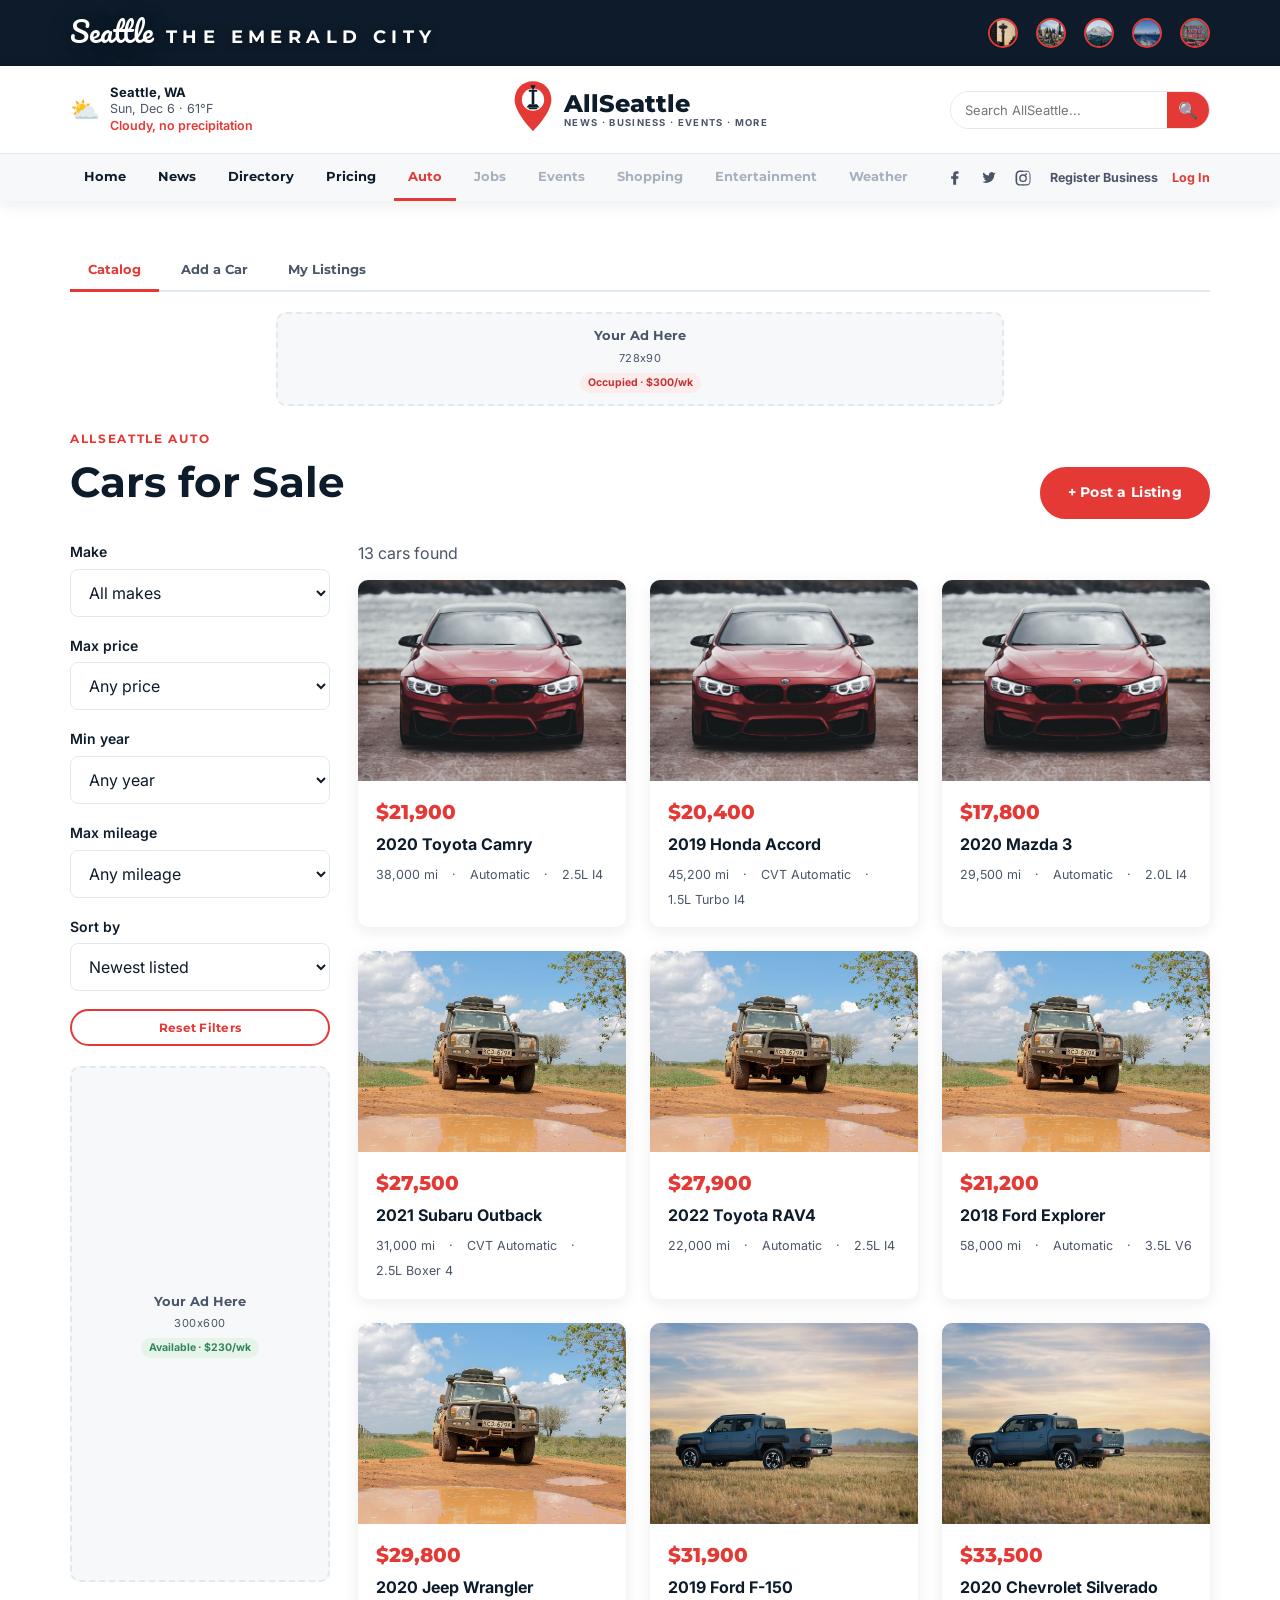
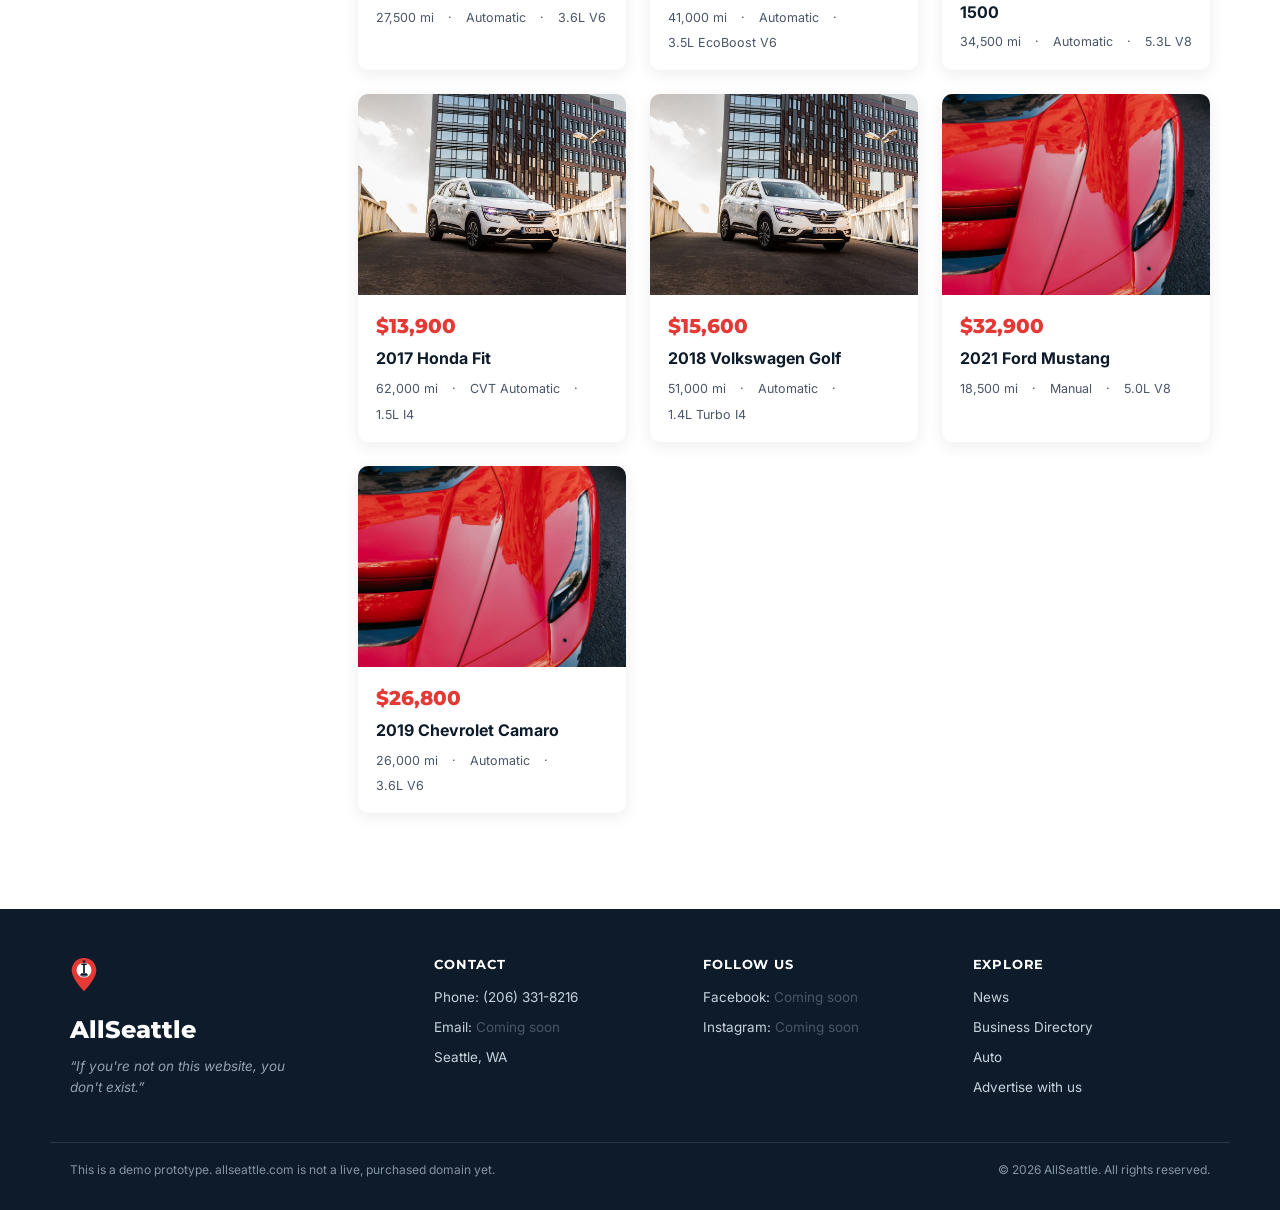
==== auto/index.html @ fb2a7533 "AllSeattle demo prototype: static city-portal site (news, business directory, pricing, auto classifi" ====
<!DOCTYPE html>
<html lang="en">
<head>
<meta charset="UTF-8">
<meta name="viewport" content="width=device-width, initial-scale=1.0">
<title>Auto — Cars for Sale in Seattle — AllSeattle</title>
<meta name="description" content="Browse cars for sale in the Seattle area on AllSeattle Auto.">
<link rel="preconnect" href="https://fonts.googleapis.com">
<link rel="preconnect" href="https://fonts.gstatic.com" crossorigin>
<link href="https://fonts.googleapis.com/css2?family=Montserrat:wght@400;700;800&family=Inter:wght@400;500;600;700&family=Pacifico&display=swap" rel="stylesheet">
<link rel="stylesheet" href="/css/tokens.css">
<link rel="stylesheet" href="/css/base.css">
<link rel="stylesheet" href="/css/header.css">
<link rel="stylesheet" href="/css/footer.css">
<link rel="stylesheet" href="/css/components.css">
<link rel="stylesheet" href="/css/pages/auto.css">
</head>
<body data-page-type="inner" data-page="auto">

<div id="site-header"></div>

<main>
  <section class="section">
    <div class="container">
      <div class="auto-subnav">
        <a href="/auto/index.html" class="active">Catalog</a>
        <a href="/auto/add-listing.html">Add a Car</a>
        <a href="/auto/my-listings.html">My Listings</a>
      </div>

      <div data-ad-slot="728x90" data-ad-slot-mobile="320x100" data-ad-seed="auto-top" class="ad-slot-top"></div>

      <div class="section-head">
        <div>
          <span class="eyebrow">AllSeattle Auto</span>
          <h1>Cars for Sale</h1>
        </div>
        <a href="/auto/add-listing.html" class="btn">+ Post a Listing</a>
      </div>

      <div class="auto-layout">
        <aside class="auto-filters" id="auto-filters">
          <button class="auto-filters-toggle" id="auto-filters-toggle" type="button">Filters &amp; Sort</button>
          <div class="auto-filters-body" id="auto-filters-body">
            <div class="field">
              <label for="f-make">Make</label>
              <select id="f-make"><option value="">All makes</option></select>
            </div>
            <div class="field">
              <label for="f-price">Max price</label>
              <select id="f-price">
                <option value="">Any price</option>
                <option value="15000">Under $15,000</option>
                <option value="20000">Under $20,000</option>
                <option value="25000">Under $25,000</option>
                <option value="30000">Under $30,000</option>
                <option value="999999">Any</option>
              </select>
            </div>
            <div class="field">
              <label for="f-year">Min year</label>
              <select id="f-year">
                <option value="">Any year</option>
                <option value="2022">2022+</option>
                <option value="2020">2020+</option>
                <option value="2018">2018+</option>
              </select>
            </div>
            <div class="field">
              <label for="f-mileage">Max mileage</label>
              <select id="f-mileage">
                <option value="">Any mileage</option>
                <option value="25000">Under 25,000</option>
                <option value="40000">Under 40,000</option>
                <option value="60000">Under 60,000</option>
              </select>
            </div>
            <div class="field">
              <label for="f-sort">Sort by</label>
              <select id="f-sort">
                <option value="default">Newest listed</option>
                <option value="price-asc">Price: Low to High</option>
                <option value="price-desc">Price: High to Low</option>
                <option value="year-desc">Year: Newest first</option>
                <option value="mileage-asc">Mileage: Lowest first</option>
              </select>
            </div>
            <button class="btn btn-outline btn-sm btn-block" id="f-reset" type="button">Reset Filters</button>
            <div data-ad-slot="300x600" data-ad-slot-mobile="320x100" data-ad-seed="auto-filter-ad" style="margin-top:20px;"></div>
          </div>
        </aside>

        <div class="auto-results">
          <p class="muted" id="auto-results-count" style="margin-bottom:14px;"></p>
          <div class="grid car-grid" id="car-grid"></div>
        </div>
      </div>
    </div>
  </section>
</main>

<div id="site-footer"></div>

<script type="module" src="/js/partials.js"></script>
<script type="module" src="/js/banner-ads.js"></script>
<script type="module" src="/js/pages/auto-catalog.js"></script>
</body>
</html>
---- css/tokens.css ----
:root {
  /* Brand colors */
  --color-accent: #E53935;      /* Seattle Red */
  --color-accent-dark: #C62828;
  --color-navy: #0D1B2A;        /* dark / text */
  --color-white: #FFFFFF;
  --color-slate: #4A5568;       /* secondary text / icons */
  --color-slate-soft: #E2E8F0;
  --color-bg-soft: #F7F8FA;
  --color-success: #2F855A;
  --color-success-bg: #E6F4EA;
  --color-danger: #C53030;
  --color-danger-bg: #FDECEC;
  --color-standard: #4A5568;
  --color-lux: #0D1B2A;
  --color-premium: #E53935;

  /* Typography */
  --font-heading: "Montserrat", "Helvetica Neue", Arial, sans-serif;
  --font-body: "Inter", "Helvetica Neue", Arial, sans-serif;
  --font-script: "Pacifico", cursive;

  /* Layout */
  --container: 1180px;
  --radius: 10px;
  --radius-lg: 16px;
  --shadow: 0 4px 16px rgba(13, 27, 42, 0.08);
  --shadow-lg: 0 12px 32px rgba(13, 27, 42, 0.14);
  --gut: 24px;
  --header-height: 128px;

  /* Breakpoints (referenced in comments; CSS can't read these as values) */
}
---- css/base.css ----
* {
  box-sizing: border-box;
}

html {
  scroll-behavior: smooth;
}

body {
  margin: 0;
  font-family: var(--font-body);
  color: var(--color-navy);
  background: var(--color-white);
  line-height: 1.55;
  -webkit-font-smoothing: antialiased;
}

img {
  max-width: 100%;
  display: block;
}

a {
  color: inherit;
  text-decoration: none;
}

h1, h2, h3, h4 {
  font-family: var(--font-heading);
  font-weight: 700;
  line-height: 1.2;
  margin: 0 0 12px;
  color: var(--color-navy);
}

h1 { font-size: clamp(28px, 4vw, 42px); }
h2 { font-size: clamp(22px, 3vw, 30px); }
h3 { font-size: clamp(18px, 2.4vw, 22px); }

p { margin: 0 0 12px; }

ul { margin: 0; padding: 0; list-style: none; }

button, input, select, textarea {
  font-family: inherit;
  font-size: inherit;
}

:focus-visible {
  outline: 3px solid var(--color-accent);
  outline-offset: 2px;
}

.container {
  max-width: var(--container);
  margin: 0 auto;
  padding: 0 20px;
}

.section {
  padding: 48px 0;
}

.section-tight {
  padding: 28px 0;
}

.eyebrow {
  font-family: var(--font-heading);
  font-size: 12px;
  font-weight: 700;
  letter-spacing: 0.14em;
  text-transform: uppercase;
  color: var(--color-accent);
  margin-bottom: 8px;
  display: block;
}

/* Buttons */
.btn {
  display: inline-flex;
  align-items: center;
  justify-content: center;
  gap: 8px;
  padding: 13px 26px;
  border-radius: 999px;
  border: 2px solid var(--color-accent);
  background: var(--color-accent);
  color: var(--color-white);
  font-weight: 700;
  font-family: var(--font-heading);
  font-size: 14px;
  letter-spacing: 0.02em;
  cursor: pointer;
  transition: transform 0.15s ease, box-shadow 0.15s ease, background 0.15s ease, color 0.15s ease;
  text-align: center;
}

.btn:hover {
  background: var(--color-accent-dark);
  border-color: var(--color-accent-dark);
  transform: translateY(-1px);
  box-shadow: var(--shadow);
}

.btn-outline {
  background: transparent;
  color: var(--color-accent);
}

.btn-outline:hover {
  background: var(--color-accent);
  color: var(--color-white);
}

.btn-navy {
  background: var(--color-navy);
  border-color: var(--color-navy);
}

.btn-navy:hover {
  background: #16283d;
  border-color: #16283d;
}

.btn-sm {
  padding: 9px 18px;
  font-size: 12px;
}

.btn-lg {
  padding: 16px 34px;
  font-size: 16px;
}

.btn-block {
  width: 100%;
}

.btn[disabled] {
  opacity: 0.55;
  cursor: not-allowed;
  transform: none;
  box-shadow: none;
}

/* Cards */
.card {
  background: var(--color-white);
  border-radius: var(--radius);
  box-shadow: var(--shadow);
  overflow: hidden;
}

/* Badges */
.badge {
  display: inline-block;
  padding: 4px 12px;
  border-radius: 999px;
  font-family: var(--font-heading);
  font-size: 11px;
  font-weight: 700;
  letter-spacing: 0.04em;
  text-transform: uppercase;
  color: var(--color-white);
}

.badge-standard { background: var(--color-standard); }
.badge-lux { background: var(--color-lux); }
.badge-premium { background: var(--color-premium); }

/* Forms */
.field {
  margin-bottom: 18px;
}

.field label {
  display: block;
  font-weight: 600;
  font-size: 14px;
  margin-bottom: 6px;
  color: var(--color-navy);
}

.field input,
.field select,
.field textarea {
  width: 100%;
  padding: 12px 14px;
  border-radius: 8px;
  border: 1.5px solid var(--color-slate-soft);
  background: var(--color-white);
  color: var(--color-navy);
}

.field input:focus,
.field select:focus,
.field textarea:focus {
  border-color: var(--color-accent);
}

.field textarea {
  resize: vertical;
  min-height: 100px;
}

.field.invalid input,
.field.invalid select,
.field.invalid textarea {
  border-color: var(--color-danger);
  background: var(--color-danger-bg);
}

.field-error {
  display: none;
  color: var(--color-danger);
  font-size: 12.5px;
  margin-top: 6px;
  font-weight: 600;
}

.field.invalid .field-error {
  display: block;
}

.form-note {
  font-size: 13px;
  color: var(--color-slate);
}

.success-panel {
  text-align: center;
  padding: 48px 24px;
  background: var(--color-success-bg);
  border-radius: var(--radius-lg);
}

.success-panel .success-icon {
  font-size: 44px;
  margin-bottom: 12px;
}

.success-panel h3 {
  color: var(--color-success);
}

/* Utility */
.text-center { text-align: center; }
.muted { color: var(--color-slate); }
.hidden { display: none !important; }

.grid {
  display: grid;
  gap: var(--gut);
}

/* Shared breakpoints across the site: 1180 / 980 / 860 / 760 / 620 / 460 / 380 */
@media (max-width: 620px) {
  .section { padding: 32px 0; }
}

@media (prefers-reduced-motion: reduce) {
  html { scroll-behavior: auto; }
  .btn { transition: none; }
}
---- css/header.css ----
/* ---------- Hero banner (tier 1) ---------- */
.hero-banner {
  position: relative;
  background: var(--color-navy);
  color: var(--color-white);
  overflow: hidden;
}

.hero-collage {
  position: relative;
  height: 420px;
  display: grid;
  grid-template-columns: 1.4fr 1fr 1fr;
  grid-template-rows: 1fr 1fr;
  gap: 3px;
}

.hero-collage-img {
  width: 100%;
  height: 100%;
  min-width: 0;
  min-height: 0;
  object-fit: cover;
}

.hero-collage-space-needle { grid-row: 1 / 3; grid-column: 1; }
.hero-collage-downtown { grid-row: 1; grid-column: 2; }
.hero-collage-mount-rainier { grid-row: 1; grid-column: 3; }
.hero-collage-waterfront { grid-row: 2; grid-column: 2; }
.hero-collage-pike-place { grid-row: 2; grid-column: 3; }

.hero-collage-overlay {
  position: absolute;
  inset: 0;
  background: linear-gradient(180deg, rgba(13,27,42,0.15) 0%, rgba(13,27,42,0.55) 100%);
  pointer-events: none;
}

.hero-text {
  position: absolute;
  inset: 0;
  display: flex;
  flex-direction: column;
  align-items: center;
  justify-content: center;
  text-align: center;
  pointer-events: none;
}

.hero-script {
  font-family: var(--font-script);
  font-size: clamp(52px, 9vw, 96px);
  line-height: 1;
  text-shadow: 0 4px 24px rgba(0,0,0,0.45);
}

.hero-sub {
  font-family: var(--font-heading);
  font-weight: 700;
  letter-spacing: 0.3em;
  font-size: clamp(13px, 1.6vw, 18px);
  margin-top: 10px;
  text-shadow: 0 2px 10px rgba(0,0,0,0.4);
}

.hero-icons {
  background: var(--color-navy);
  border-top: 1px solid rgba(255,255,255,0.12);
}

.hero-icons-row {
  display: flex;
  justify-content: space-between;
  padding: 16px 20px;
  gap: 10px;
}

.hero-icon {
  display: flex;
  flex-direction: column;
  align-items: center;
  gap: 8px;
  flex: 1;
  text-align: center;
}

.hero-icon-img {
  width: 46px;
  height: 46px;
  border-radius: 50%;
  object-fit: cover;
  border: 2px solid var(--color-accent);
}

.hero-icon span {
  font-size: 11.5px;
  font-weight: 600;
  letter-spacing: 0.02em;
  color: #dfe6ee;
}

/* Inner-page shortened hero */
.hero-banner--inner {
  padding: 14px 0;
}

.hero-inner-row {
  display: flex;
  align-items: center;
  justify-content: space-between;
  gap: 24px;
  flex-wrap: wrap;
}

.hero-inner-text {
  display: flex;
  align-items: baseline;
  gap: 12px;
}

.hero-script--sm {
  font-size: 28px;
}

.hero-icons-row--inner {
  display: flex;
  gap: 18px;
  padding: 0;
}

.hero-icon--sm .hero-icon-img {
  width: 30px;
  height: 30px;
}

.hero-icon--sm span {
  display: none;
}

/* ---------- Functional header (tier 2, sticky) ---------- */
.site-header {
  position: relative;
}

#site-header-functional,
.site-header {
  background: var(--color-white);
}

.site-header {
  position: sticky;
  top: 0;
  z-index: 50;
  box-shadow: var(--shadow);
}

.header-top {
  display: grid;
  grid-template-columns: 1fr auto 1fr;
  align-items: center;
  gap: 18px;
  padding: 14px 20px;
}

.weather-stub {
  display: flex;
  align-items: center;
  gap: 10px;
  color: var(--color-slate);
  font-size: 12.5px;
}

.weather-icon {
  font-size: 24px;
}

.weather-text {
  display: flex;
  flex-direction: column;
  line-height: 1.35;
}

.weather-text strong {
  color: var(--color-navy);
  font-size: 13px;
}

.weather-note {
  color: var(--color-accent);
  font-weight: 600;
}

.site-logo {
  display: flex;
  align-items: center;
  gap: 10px;
  justify-self: center;
}

.site-logo-icon {
  width: 42px;
  flex-shrink: 0;
}

.site-logo-icon--sm {
  width: 28px;
}

.site-logo-text {
  display: flex;
  flex-direction: column;
  line-height: 1.1;
}

.site-logo-word {
  font-family: var(--font-heading);
  font-weight: 800;
  font-size: 24px;
  color: var(--color-navy);
  white-space: nowrap;
}

.site-logo-tagline {
  font-size: 9.5px;
  font-weight: 700;
  letter-spacing: 0.14em;
  color: var(--color-slate);
  white-space: nowrap;
}

.search-stub {
  display: flex;
  justify-self: end;
  border: 1.5px solid var(--color-slate-soft);
  border-radius: 999px;
  overflow: hidden;
  width: 100%;
  max-width: 260px;
}

.search-stub input {
  border: none;
  padding: 10px 14px;
  flex: 1;
  min-width: 0;
  outline: none;
  font-size: 13px;
}

.search-stub button {
  border: none;
  background: var(--color-accent);
  color: var(--color-white);
  width: 42px;
  cursor: pointer;
}

.site-nav {
  border-top: 1px solid var(--color-slate-soft);
  background: var(--color-bg-soft);
}

.nav-inner {
  display: flex;
  align-items: center;
  justify-content: space-between;
  gap: 16px;
  padding: 0 20px;
  overflow-x: auto;
}

.nav-links {
  display: flex;
  gap: 4px;
}

.nav-links li a {
  display: block;
  padding: 12px 14px;
  font-family: var(--font-heading);
  font-weight: 700;
  font-size: 13px;
  color: var(--color-navy);
  white-space: nowrap;
  border-bottom: 3px solid transparent;
}

.nav-links li a:hover {
  color: var(--color-accent);
}

.nav-links li a.active {
  color: var(--color-accent);
  border-bottom-color: var(--color-accent);
}

.nav-disabled a {
  color: #a7b1bd !important;
  cursor: default;
}

.nav-disabled a:hover {
  color: #a7b1bd !important;
}

.nav-extra {
  display: flex;
  align-items: center;
  gap: 14px;
  flex-shrink: 0;
}

.social-links {
  display: flex;
  gap: 8px;
  color: var(--color-slate);
}

.social-links a {
  display: flex;
  padding: 4px;
}

.social-links a:hover {
  color: var(--color-accent);
}

.nav-stub {
  font-size: 12.5px;
  font-weight: 700;
  color: var(--color-slate);
  white-space: nowrap;
}

.nav-stub--accent {
  color: var(--color-accent);
}

.nav-stub:hover {
  text-decoration: underline;
}

@media (max-width: 980px) {
  .header-top {
    grid-template-columns: 1fr;
    justify-items: center;
    text-align: center;
    gap: 10px;
  }
  .weather-stub { justify-content: center; }
  .search-stub { max-width: 100%; }
  .hero-collage { height: 320px; }
}

@media (max-width: 860px) {
  .nav-extra .nav-stub { display: none; }
}

@media (max-width: 760px) {
  .hero-collage {
    grid-template-columns: 1fr 1fr;
    grid-template-rows: repeat(3, 1fr);
    height: 480px;
  }
  .hero-collage-space-needle { grid-row: 1; grid-column: 1 / 3; }
  .hero-collage-downtown { grid-row: 2; grid-column: 1; }
  .hero-collage-mount-rainier { grid-row: 2; grid-column: 2; }
  .hero-collage-waterfront { grid-row: 3; grid-column: 1; }
  .hero-collage-pike-place { grid-row: 3; grid-column: 2; }
  .hero-icons-row { flex-wrap: wrap; }
  .hero-icon { flex: 1 1 30%; }
}

@media (max-width: 620px) {
  .hero-inner-row { flex-direction: column; align-items: flex-start; }
  .hero-icons-row--inner { flex-wrap: wrap; row-gap: 8px; }
}

@media (max-width: 460px) {
  .site-logo-tagline { display: none; }
  .site-logo-word { font-size: 19px; }
  .hero-icon span { display: none; }
}
---- css/footer.css ----
.site-footer {
  background: var(--color-navy);
  color: #c9d3de;
  margin-top: 48px;
}

.footer-inner {
  display: grid;
  grid-template-columns: 1.4fr 1fr 1fr 1fr;
  gap: 32px;
  padding: 48px 20px 32px;
}

.footer-brand {
  display: flex;
  flex-direction: column;
  gap: 8px;
}

.footer-brand .site-logo-word {
  color: var(--color-white);
}

.footer-brand .site-logo-icon {
  margin-bottom: 4px;
}

.footer-slogan {
  font-style: italic;
  color: #93a2b3;
  font-size: 13.5px;
  max-width: 240px;
}

.site-footer h4 {
  color: var(--color-white);
  font-size: 13px;
  letter-spacing: 0.06em;
  text-transform: uppercase;
  margin-bottom: 14px;
}

.site-footer ul li {
  margin-bottom: 9px;
  font-size: 13.5px;
}

.site-footer a {
  color: #c9d3de;
}

.site-footer a:hover {
  color: var(--color-accent);
}

.footer-bottom {
  border-top: 1px solid rgba(255,255,255,0.12);
  padding: 18px 20px;
  display: flex;
  justify-content: space-between;
  flex-wrap: wrap;
  gap: 8px;
  font-size: 12px;
  color: #8695a6;
}

@media (max-width: 760px) {
  .footer-inner {
    grid-template-columns: 1fr 1fr;
  }
}

@media (max-width: 460px) {
  .footer-inner {
    grid-template-columns: 1fr;
  }
  .footer-bottom {
    flex-direction: column;
    text-align: center;
  }
}
---- css/components.css ----
/* ---------- Ad slots ---------- */
.ad-slot-wrap {
  display: flex;
  justify-content: center;
  width: 100%;
}

.ad-slot {
  width: 100%;
  max-width: var(--ad-max-w);
  border: 2px dashed var(--color-slate-soft);
  border-radius: 10px;
  background: var(--color-bg-soft);
  position: relative;
}

.ad-slot::before {
  content: "";
  display: block;
  padding-top: var(--ad-aspect);
}

.ad-slot-inner {
  position: absolute;
  inset: 0;
  display: flex;
  flex-direction: column;
  align-items: center;
  justify-content: center;
  gap: 4px;
  text-align: center;
  padding: 8px;
}

.ad-slot-label {
  font-family: var(--font-heading);
  font-weight: 700;
  font-size: 13px;
  color: var(--color-slate);
}

.ad-slot-size {
  font-size: 11px;
  color: var(--color-slate);
  letter-spacing: 0.04em;
}

.ad-slot-status {
  font-size: 10.5px;
  font-weight: 700;
  padding: 2px 8px;
  border-radius: 999px;
  margin-top: 2px;
}

.ad-slot-status.is-occupied {
  color: var(--color-danger);
  background: var(--color-danger-bg);
}

.ad-slot-status.is-available {
  color: var(--color-success);
  background: var(--color-success-bg);
}

.ad-slot--mobile-only { display: none; }

@media (max-width: 460px) {
  .ad-slot--desktop { display: none; }
  .ad-slot--mobile-only { display: block; }
}

/* ---------- Section heading row ---------- */
.section-head {
  display: flex;
  align-items: flex-end;
  justify-content: space-between;
  gap: 16px;
  margin-bottom: 22px;
  flex-wrap: wrap;
}

/* ---------- News card ---------- */
.news-card {
  display: flex;
  flex-direction: column;
}

.news-card-photo {
  aspect-ratio: 16 / 10;
  overflow: hidden;
}

.news-card-photo img {
  width: 100%;
  height: 100%;
  object-fit: cover;
  transition: transform 0.25s ease;
}

.news-card:hover .news-card-photo img {
  transform: scale(1.04);
}

.news-card-body {
  padding: 16px 18px 20px;
  display: flex;
  flex-direction: column;
  flex: 1;
}

.news-card-meta {
  display: flex;
  gap: 10px;
  align-items: center;
  font-size: 11.5px;
  color: var(--color-slate);
  margin-bottom: 8px;
  text-transform: uppercase;
  letter-spacing: 0.04em;
  font-weight: 700;
}

.news-card-meta .cat {
  color: var(--color-accent);
}

.news-card-body h3 {
  margin-bottom: 8px;
}

.news-card-body h3 a {
  color: var(--color-navy);
}

.news-card-body h3 a:hover {
  color: var(--color-accent);
}

.news-card-excerpt {
  color: var(--color-slate);
  font-size: 14px;
  flex: 1;
}

.news-card-more {
  margin-top: 10px;
  font-weight: 700;
  font-size: 13px;
  color: var(--color-accent);
}

/* ---------- Business card ---------- */
.biz-card {
  display: flex;
  flex-direction: column;
}

.biz-card-photo {
  aspect-ratio: 4 / 3;
  overflow: hidden;
  position: relative;
}

.biz-card-photo img {
  width: 100%;
  height: 100%;
  object-fit: cover;
}

.biz-card-photo .badge {
  position: absolute;
  top: 10px;
  right: 10px;
}

.biz-card-body {
  padding: 16px 18px 20px;
}

.biz-card-cat {
  font-size: 11.5px;
  font-weight: 700;
  text-transform: uppercase;
  letter-spacing: 0.04em;
  color: var(--color-accent);
  margin-bottom: 4px;
}

.biz-card-desc {
  color: var(--color-slate);
  font-size: 13.5px;
  margin-bottom: 10px;
}

.biz-card-phone {
  font-weight: 700;
  font-size: 13.5px;
}

/* ---------- Category filter (Directory) ---------- */
.category-filter {
  display: flex;
  flex-wrap: wrap;
  gap: 8px;
  margin-bottom: 28px;
}

.category-filter button {
  border: 1.5px solid var(--color-slate-soft);
  background: var(--color-white);
  color: var(--color-navy);
  padding: 8px 16px;
  border-radius: 999px;
  font-size: 13px;
  font-weight: 600;
  cursor: pointer;
}

.category-filter button:hover {
  border-color: var(--color-accent);
}

.category-filter button.active {
  background: var(--color-accent);
  border-color: var(--color-accent);
  color: var(--color-white);
}

/* ---------- Sidebar widgets (home) ---------- */
.widget {
  background: var(--color-bg-soft);
  border-radius: var(--radius);
  padding: 18px;
  margin-bottom: 20px;
}

.widget h4 {
  font-size: 13px;
  text-transform: uppercase;
  letter-spacing: 0.06em;
  color: var(--color-slate);
  margin-bottom: 12px;
}

.widget-stat-row {
  display: flex;
  justify-content: space-between;
  padding: 6px 0;
  border-bottom: 1px dashed var(--color-slate-soft);
  font-size: 13.5px;
}

.widget-stat-row:last-child { border-bottom: none; }

.widget-stat-row strong {
  color: var(--color-accent);
}

/* ---------- Car card ---------- */
.car-card {
  display: flex;
  flex-direction: column;
}

.car-card-photo {
  aspect-ratio: 4 / 3;
  overflow: hidden;
}

.car-card-photo img {
  width: 100%;
  height: 100%;
  object-fit: cover;
}

.car-card-body {
  padding: 16px 18px 18px;
}

.car-card-price {
  font-family: var(--font-heading);
  font-weight: 800;
  color: var(--color-accent);
  font-size: 20px;
  margin-bottom: 4px;
}

.car-card-title {
  font-weight: 700;
  margin-bottom: 8px;
}

.car-card-specs {
  display: flex;
  flex-wrap: wrap;
  gap: 6px 14px;
  font-size: 12.5px;
  color: var(--color-slate);
}

/* ---------- Package badges (pricing / feature matrix helpers) ---------- */
.pkg-badge-dot {
  display: inline-block;
  width: 9px;
  height: 9px;
  border-radius: 50%;
  margin-right: 6px;
}

/* ---------- Multi-step form ---------- */
.form-stepper {
  display: flex;
  gap: 8px;
  margin-bottom: 28px;
  flex-wrap: wrap;
}

.form-stepper .step-dot {
  display: flex;
  align-items: center;
  gap: 8px;
  font-size: 12.5px;
  font-weight: 700;
  color: var(--color-slate);
}

.form-stepper .step-dot .num {
  width: 26px;
  height: 26px;
  border-radius: 50%;
  border: 2px solid var(--color-slate-soft);
  display: flex;
  align-items: center;
  justify-content: center;
  color: var(--color-slate);
}

.form-stepper .step-dot.active .num {
  border-color: var(--color-accent);
  background: var(--color-accent);
  color: var(--color-white);
}

.form-stepper .step-dot.done .num {
  border-color: var(--color-success);
  background: var(--color-success);
  color: var(--color-white);
}

.form-stepper .step-dot.active { color: var(--color-navy); }

.form-step { display: none; }
.form-step.active { display: block; }

.form-step-actions {
  display: flex;
  justify-content: space-between;
  margin-top: 24px;
  gap: 12px;
}

.photo-preview-row {
  display: flex;
  gap: 10px;
  flex-wrap: wrap;
  margin-top: 10px;
}

.photo-preview-row img {
  width: 72px;
  height: 72px;
  object-fit: cover;
  border-radius: 8px;
  border: 1.5px solid var(--color-slate-soft);
}

.review-list {
  background: var(--color-bg-soft);
  border-radius: var(--radius);
  padding: 16px 20px;
}

.review-list .row {
  display: flex;
  justify-content: space-between;
  padding: 7px 0;
  border-bottom: 1px dashed var(--color-slate-soft);
  font-size: 13.5px;
}

.review-list .row:last-child { border-bottom: none; }
.review-list .row span:first-child { color: var(--color-slate); }
.review-list .row span:last-child { font-weight: 600; text-align: right; }

/* ---------- Gallery (auto detail) ---------- */
.gallery-main {
  aspect-ratio: 16/10;
  border-radius: var(--radius);
  overflow: hidden;
  background: var(--color-bg-soft);
  margin-bottom: 12px;
  position: relative;
}

.gallery-main img {
  width: 100%;
  height: 100%;
  object-fit: cover;
}

.gallery-nav {
  position: absolute;
  top: 50%;
  transform: translateY(-50%);
  background: rgba(13,27,42,0.55);
  color: #fff;
  border: none;
  width: 36px;
  height: 36px;
  border-radius: 50%;
  cursor: pointer;
  font-size: 18px;
}

.gallery-nav.prev { left: 10px; }
.gallery-nav.next { right: 10px; }

.gallery-thumbs {
  display: flex;
  gap: 8px;
  flex-wrap: wrap;
}

.gallery-thumbs img {
  width: 74px;
  height: 56px;
  object-fit: cover;
  border-radius: 6px;
  cursor: pointer;
  opacity: 0.6;
  border: 2px solid transparent;
}

.gallery-thumbs img.active {
  opacity: 1;
  border-color: var(--color-accent);
}

.spec-table {
  width: 100%;
  border-collapse: collapse;
}

.spec-table tr {
  border-bottom: 1px dashed var(--color-slate-soft);
}

.spec-table td {
  padding: 10px 4px;
  font-size: 14px;
}

.spec-table td:first-child {
  color: var(--color-slate);
  width: 42%;
}

.spec-table td:last-child {
  font-weight: 700;
}

/* ---------- Contest ---------- */
.contest-card {
  border: 2px solid var(--color-accent);
  position: relative;
  overflow: visible;
}

.contest-card-photo {
  aspect-ratio: 4/3;
  overflow: hidden;
}

.contest-card-photo img {
  width: 100%;
  height: 100%;
  object-fit: cover;
}

.contest-card-body {
  padding: 14px 16px 18px;
  text-align: center;
}

.contest-vote-count {
  font-family: var(--font-heading);
  font-weight: 800;
  font-size: 22px;
  color: var(--color-accent);
  margin: 6px 0 10px;
}

.contest-badge {
  position: absolute;
  top: -12px;
  left: 50%;
  transform: translateX(-50%);
  background: var(--color-accent);
  color: #fff;
  padding: 4px 14px;
  border-radius: 999px;
  font-size: 10.5px;
  font-weight: 700;
  text-transform: uppercase;
  letter-spacing: 0.06em;
  white-space: nowrap;
}

.contest-teaser {
  border: 2px solid var(--color-accent);
  border-radius: var(--radius-lg);
  background: linear-gradient(135deg, #fff 0%, #fff2f1 100%);
  padding: 28px;
  display: flex;
  align-items: center;
  justify-content: space-between;
  gap: 20px;
  flex-wrap: wrap;
  margin-bottom: 36px;
}

@media (max-width: 460px) {
  .form-step-actions { flex-direction: column-reverse; }
  .form-step-actions .btn { width: 100%; }
}

/* ---------- Modal (share-news, choose-package, contact-seller) ---------- */
.modal-overlay {
  position: fixed;
  inset: 0;
  background: rgba(13,27,42,0.55);
  display: flex;
  align-items: flex-start;
  justify-content: center;
  padding: 40px 16px;
  overflow-y: auto;
  z-index: 200;
}

.modal-overlay.hidden {
  display: none;
}

.modal {
  background: var(--color-white);
  border-radius: var(--radius-lg);
  max-width: 520px;
  width: 100%;
  padding: 32px 28px;
  position: relative;
  box-shadow: var(--shadow-lg);
}

.modal-close {
  position: absolute;
  top: 14px;
  right: 14px;
  border: none;
  background: var(--color-bg-soft);
  width: 32px;
  height: 32px;
  border-radius: 50%;
  font-size: 18px;
  cursor: pointer;
  color: var(--color-slate);
  line-height: 1;
}

.modal-close:hover {
  background: var(--color-slate-soft);
}

body.modal-open {
  overflow: hidden;
}
---- css/pages/auto.css ----
.auto-subnav {
  display: flex;
  gap: 4px;
  margin-bottom: 20px;
  border-bottom: 2px solid var(--color-slate-soft);
}

.auto-subnav a {
  padding: 10px 18px;
  font-family: var(--font-heading);
  font-weight: 700;
  font-size: 13px;
  color: var(--color-slate);
  border-bottom: 3px solid transparent;
  margin-bottom: -2px;
}

.auto-subnav a:hover {
  color: var(--color-accent);
}

.auto-subnav a.active {
  color: var(--color-accent);
  border-bottom-color: var(--color-accent);
}

.ad-slot-top {
  margin-bottom: 24px;
  display: flex;
  justify-content: center;
}

.auto-layout {
  display: grid;
  grid-template-columns: 260px 1fr;
  gap: 28px;
  align-items: start;
}

.auto-filters {
  position: sticky;
  top: calc(var(--header-height) + 10px);
}

.auto-filters-toggle {
  display: none;
  width: 100%;
  padding: 12px;
  border-radius: 8px;
  border: 1.5px solid var(--color-slate-soft);
  background: var(--color-white);
  font-weight: 700;
  cursor: pointer;
  margin-bottom: 12px;
}

.car-grid {
  grid-template-columns: repeat(3, 1fr);
}

@media (max-width: 1180px) {
  .car-grid { grid-template-columns: repeat(2, 1fr); }
}

@media (max-width: 760px) {
  .auto-layout {
    grid-template-columns: 1fr;
  }
  .auto-filters {
    position: static;
  }
  .auto-filters-toggle {
    display: block;
  }
  .auto-filters-body {
    display: none;
  }
  .auto-filters-body.open {
    display: block;
  }
}

@media (max-width: 460px) {
  .car-grid { grid-template-columns: 1fr; }
}

/* ---------- Auto detail ---------- */
.listing-layout {
  display: grid;
  grid-template-columns: 1.5fr 1fr;
  gap: 36px;
  align-items: start;
}

.listing-header {
  display: flex;
  justify-content: space-between;
  align-items: flex-start;
  gap: 20px;
  margin-bottom: 18px;
  flex-wrap: wrap;
}

.listing-price {
  font-family: var(--font-heading);
  font-weight: 800;
  font-size: 30px;
  color: var(--color-accent);
}

.seller-card {
  background: var(--color-bg-soft);
  border-radius: var(--radius);
  padding: 20px;
  margin-bottom: 20px;
}

.similar-cars .car-grid {
  grid-template-columns: repeat(3, 1fr);
}

@media (max-width: 980px) {
  .listing-layout {
    grid-template-columns: 1fr;
  }
}

@media (max-width: 760px) {
  .similar-cars .car-grid { grid-template-columns: 1fr 1fr; }
}

@media (max-width: 460px) {
  .similar-cars .car-grid { grid-template-columns: 1fr; }
}

/* ---------- My listings ---------- */
.my-listings-note {
  background: var(--color-bg-soft);
  border-radius: var(--radius);
  padding: 16px 20px;
  margin-bottom: 24px;
  font-size: 13.5px;
  color: var(--color-slate);
}

.my-listing-card {
  display: flex;
  gap: 16px;
  align-items: center;
  padding: 14px;
}

.my-listing-card img {
  width: 120px;
  height: 90px;
  object-fit: cover;
  border-radius: 8px;
  flex-shrink: 0;
}

.my-listing-body {
  flex: 1;
}

.my-listing-actions {
  display: flex;
  gap: 8px;
}

@media (max-width: 460px) {
  .my-listing-card {
    flex-direction: column;
    align-items: flex-start;
  }
  .my-listing-card img {
    width: 100%;
    height: 160px;
  }
}
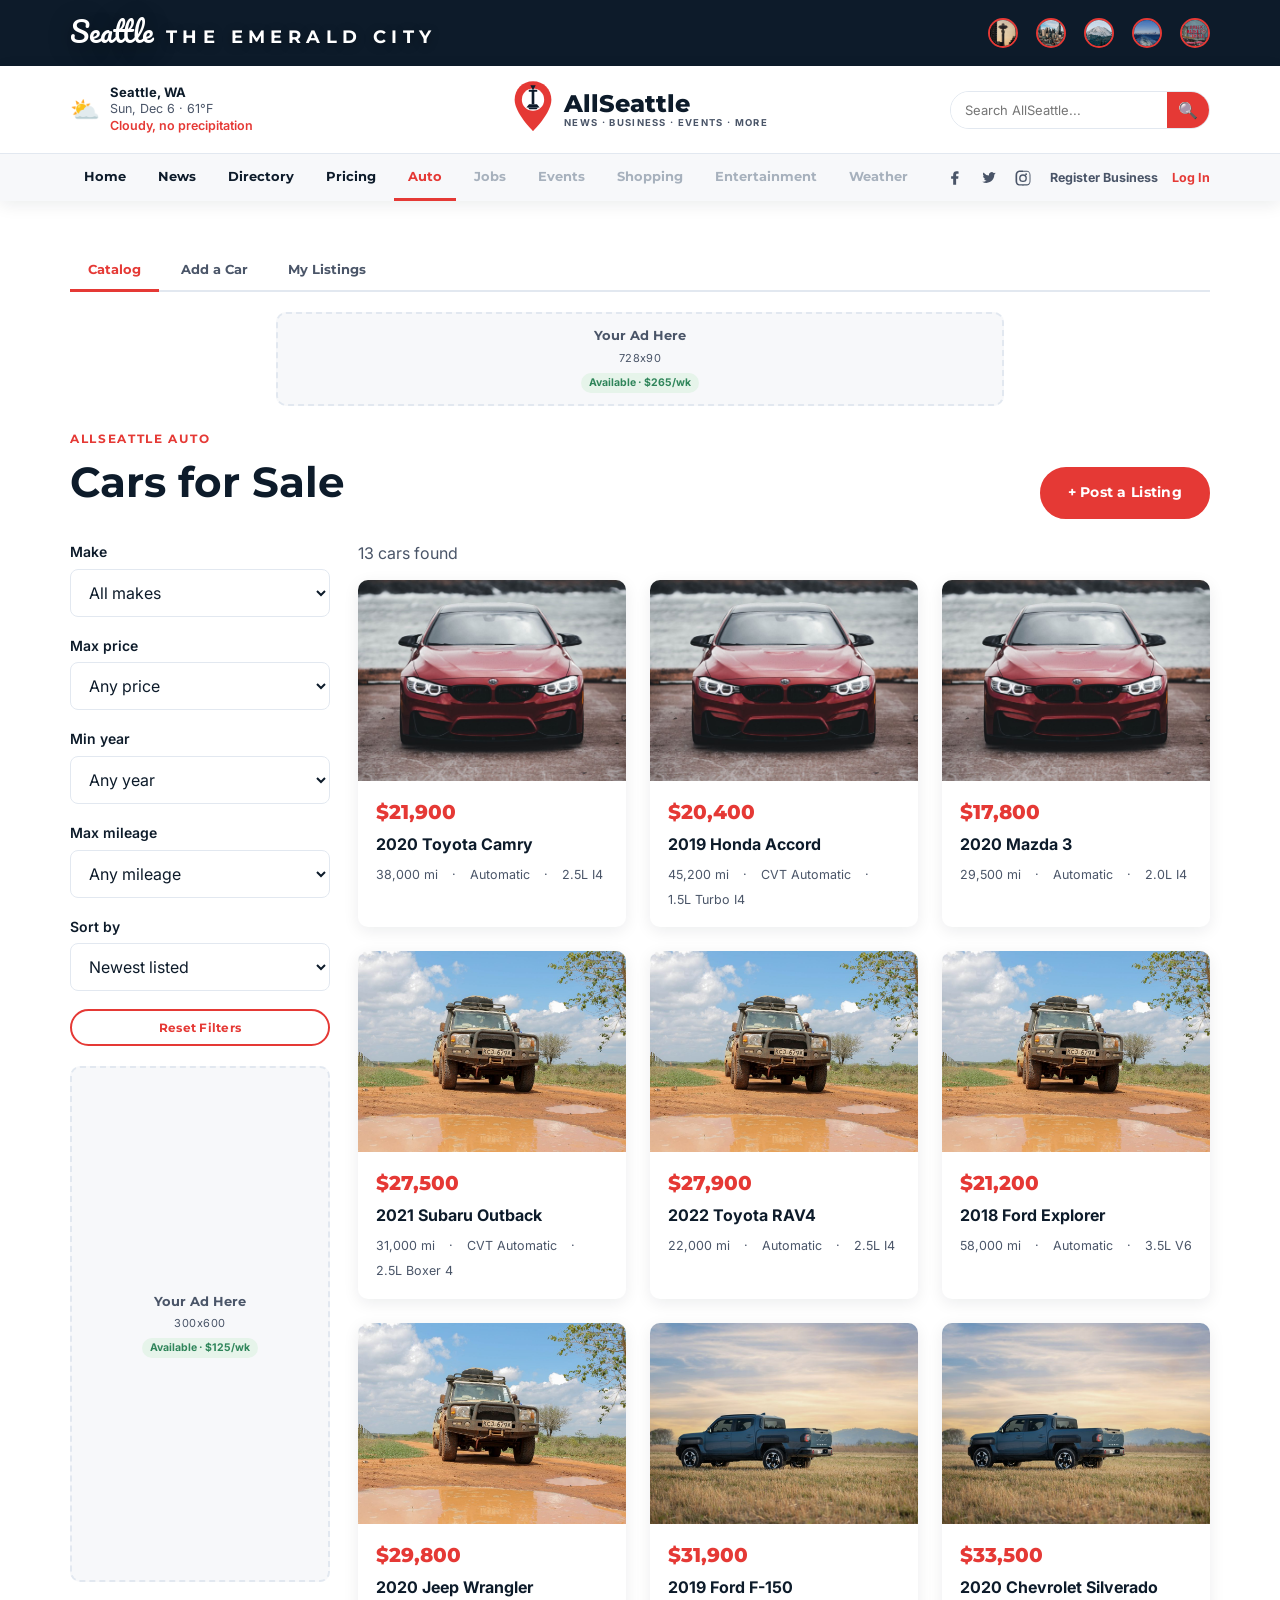
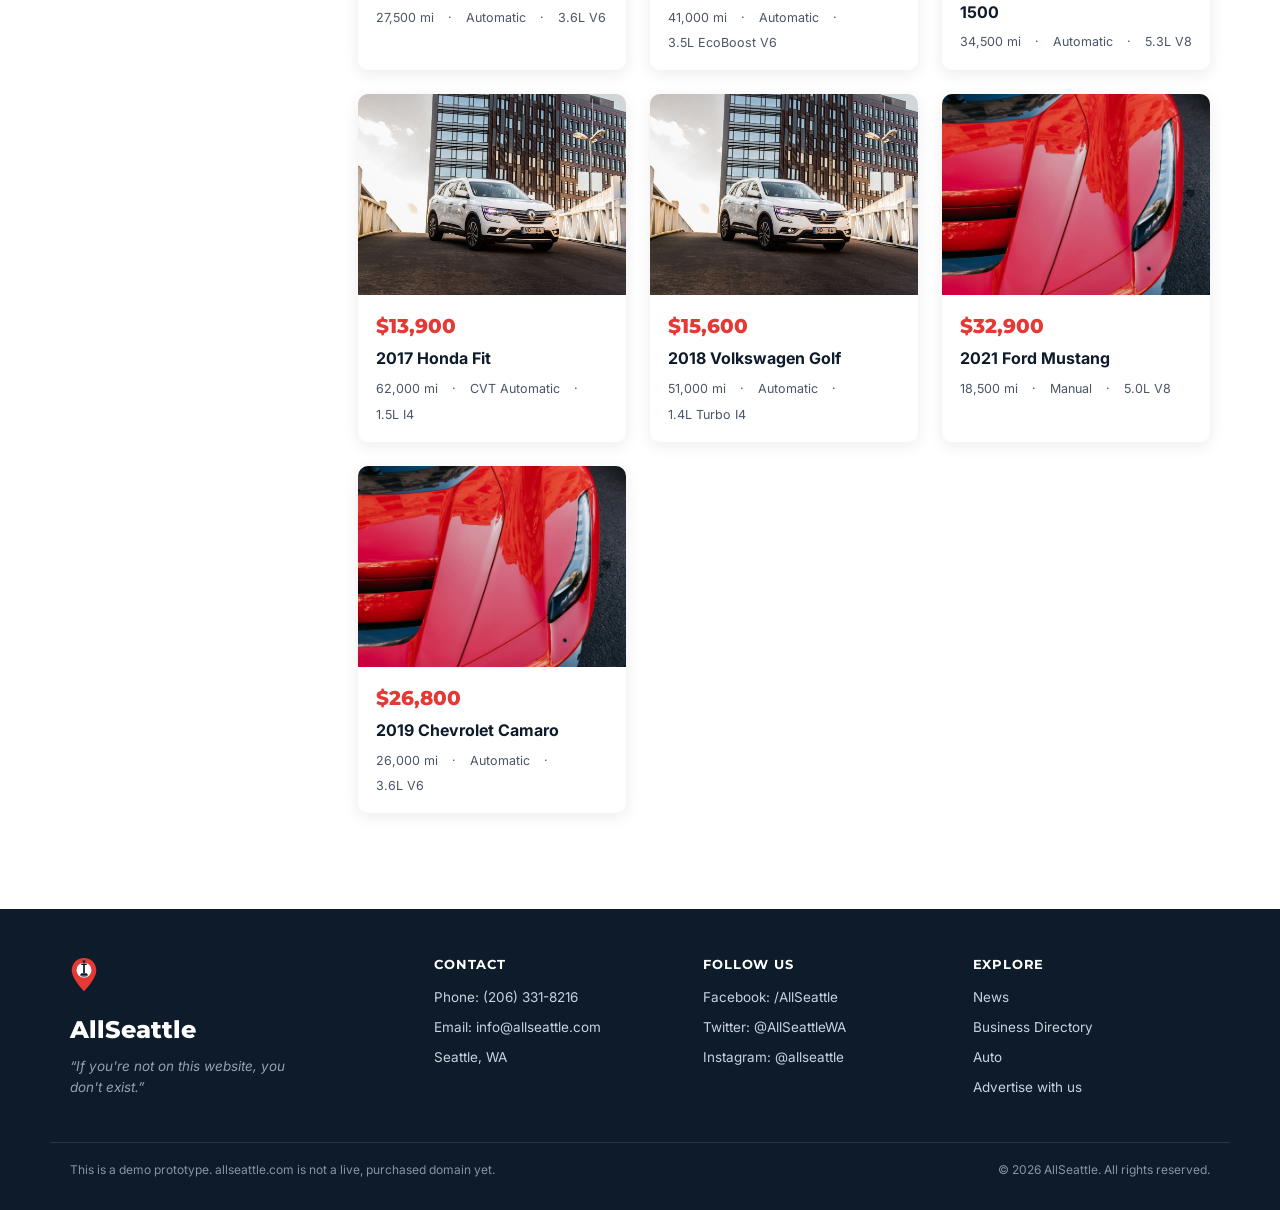
==== commit 9fe56b0a: "Redistribute sidebar ads inline on mobile instead of stacking at top Desktop sidebar ad slots (Home," ====
--- a/auto/index.html
+++ b/auto/index.html
@@ -8,12 +8,12 @@
 <link rel="preconnect" href="https://fonts.googleapis.com">
 <link rel="preconnect" href="https://fonts.gstatic.com" crossorigin>
 <link href="https://fonts.googleapis.com/css2?family=Montserrat:wght@400;700;800&family=Inter:wght@400;500;600;700&family=Pacifico&display=swap" rel="stylesheet">
-<link rel="stylesheet" href="/css/tokens.css">
-<link rel="stylesheet" href="/css/base.css">
-<link rel="stylesheet" href="/css/header.css">
-<link rel="stylesheet" href="/css/footer.css">
-<link rel="stylesheet" href="/css/components.css">
-<link rel="stylesheet" href="/css/pages/auto.css">
+<link rel="stylesheet" href="../css/tokens.css">
+<link rel="stylesheet" href="../css/base.css">
+<link rel="stylesheet" href="../css/header.css">
+<link rel="stylesheet" href="../css/footer.css">
+<link rel="stylesheet" href="../css/components.css">
+<link rel="stylesheet" href="../css/pages/auto.css">
 </head>
 <body data-page-type="inner" data-page="auto">
 
@@ -23,9 +23,9 @@
   <section class="section">
     <div class="container">
       <div class="auto-subnav">
-        <a href="/auto/index.html" class="active">Catalog</a>
-        <a href="/auto/add-listing.html">Add a Car</a>
-        <a href="/auto/my-listings.html">My Listings</a>
+        <a href="index.html" class="active">Catalog</a>
+        <a href="add-listing.html">Add a Car</a>
+        <a href="my-listings.html">My Listings</a>
       </div>
 
       <div data-ad-slot="728x90" data-ad-slot-mobile="320x100" data-ad-seed="auto-top" class="ad-slot-top"></div>
@@ -35,7 +35,7 @@
           <span class="eyebrow">AllSeattle Auto</span>
           <h1>Cars for Sale</h1>
         </div>
-        <a href="/auto/add-listing.html" class="btn">+ Post a Listing</a>
+        <a href="add-listing.html" class="btn">+ Post a Listing</a>
       </div>
 
       <div class="auto-layout">
@@ -86,7 +86,7 @@
               </select>
             </div>
             <button class="btn btn-outline btn-sm btn-block" id="f-reset" type="button">Reset Filters</button>
-            <div data-ad-slot="300x600" data-ad-slot-mobile="320x100" data-ad-seed="auto-filter-ad" style="margin-top:20px;"></div>
+            <div class="ad-desktop-slot" data-ad-slot="300x600" data-ad-slot-mobile="320x100" data-ad-seed="auto-filter-ad" style="margin-top:20px;"></div>
           </div>
         </aside>
 
@@ -101,8 +101,8 @@
 
 <div id="site-footer"></div>
 
-<script type="module" src="/js/partials.js"></script>
-<script type="module" src="/js/banner-ads.js"></script>
-<script type="module" src="/js/pages/auto-catalog.js"></script>
+<script type="module" src="../js/partials.js"></script>
+<script type="module" src="../js/banner-ads.js"></script>
+<script type="module" src="../js/pages/auto-catalog.js"></script>
 </body>
 </html>
--- a/css/header.css
+++ b/css/header.css
@@ -126,6 +126,10 @@
   display: flex;
   gap: 18px;
   padding: 0;
+}
+
+.hero-icons-row--inner .hero-icon {
+  flex: 0 0 auto;
 }
 
 .hero-icon--sm .hero-icon-img {
@@ -367,17 +371,24 @@
   .hero-collage-mount-rainier { grid-row: 2; grid-column: 2; }
   .hero-collage-waterfront { grid-row: 3; grid-column: 1; }
   .hero-collage-pike-place { grid-row: 3; grid-column: 2; }
-  .hero-icons-row { flex-wrap: wrap; }
-  .hero-icon { flex: 1 1 30%; }
+  .hero-icons-row { flex-wrap: wrap; justify-content: center; row-gap: 16px; column-gap: 24px; }
+  .hero-icon { flex: 0 1 30%; min-width: 0; }
 }
 
 @media (max-width: 620px) {
-  .hero-inner-row { flex-direction: column; align-items: flex-start; }
-  .hero-icons-row--inner { flex-wrap: wrap; row-gap: 8px; }
+  .hero-inner-row { flex-direction: column; align-items: center; text-align: center; }
+  .hero-icons-row--inner { flex-wrap: wrap; justify-content: center; row-gap: 8px; width: 100%; }
 }
 
 @media (max-width: 460px) {
   .site-logo-tagline { display: none; }
   .site-logo-word { font-size: 19px; }
   .hero-icon span { display: none; }
-}
+  .hero-icons-row {
+    flex-wrap: nowrap;
+    justify-content: center;
+    gap: 10px;
+    padding: 14px 16px;
+  }
+  .hero-icon-img { width: 32px; height: 32px; }
+}
--- a/css/components.css
+++ b/css/components.css
@@ -3,11 +3,14 @@
   display: flex;
   justify-content: center;
   width: 100%;
+  min-width: 0;
 }
 
 .ad-slot {
   width: 100%;
   max-width: var(--ad-max-w);
+  min-width: 0;
+  flex-shrink: 1;
   border: 2px dashed var(--color-slate-soft);
   border-radius: 10px;
   background: var(--color-bg-soft);
@@ -65,9 +68,49 @@
 
 .ad-slot--mobile-only { display: none; }
 
-@media (max-width: 460px) {
+@media (max-width: 760px) {
   .ad-slot--desktop { display: none; }
   .ad-slot--mobile-only { display: block; }
+}
+
+/* Desktop sidebar ad slots vs. their mobile inline echoes: exactly one of
+   each pair is ever visible at a time, toggled at the same breakpoint the
+   sidebar itself collapses to a single mobile column at. */
+.ad-mobile-inline-slot {
+  display: none;
+}
+
+.mobile-footer-ads {
+  display: none;
+}
+
+@media (max-width: 760px) {
+  .ad-desktop-slot {
+    display: none;
+  }
+  .ad-mobile-inline-slot {
+    display: flex;
+    justify-content: center;
+    margin: 28px 0;
+  }
+  .mobile-footer-ads {
+    display: flex;
+    flex-direction: column;
+    align-items: center;
+    gap: 18px;
+    margin-top: 24px;
+  }
+  .mobile-footer-ads .ad-mobile-inline-slot {
+    margin: 0;
+    width: 100%;
+  }
+}
+
+/* Inside a 2-column card grid, an inline ad should break out to full width */
+.news-grid .ad-mobile-inline-slot,
+.biz-grid .ad-mobile-inline-slot,
+.car-grid .ad-mobile-inline-slot {
+  grid-column: 1 / -1;
 }
 
 /* ---------- Section heading row ---------- */
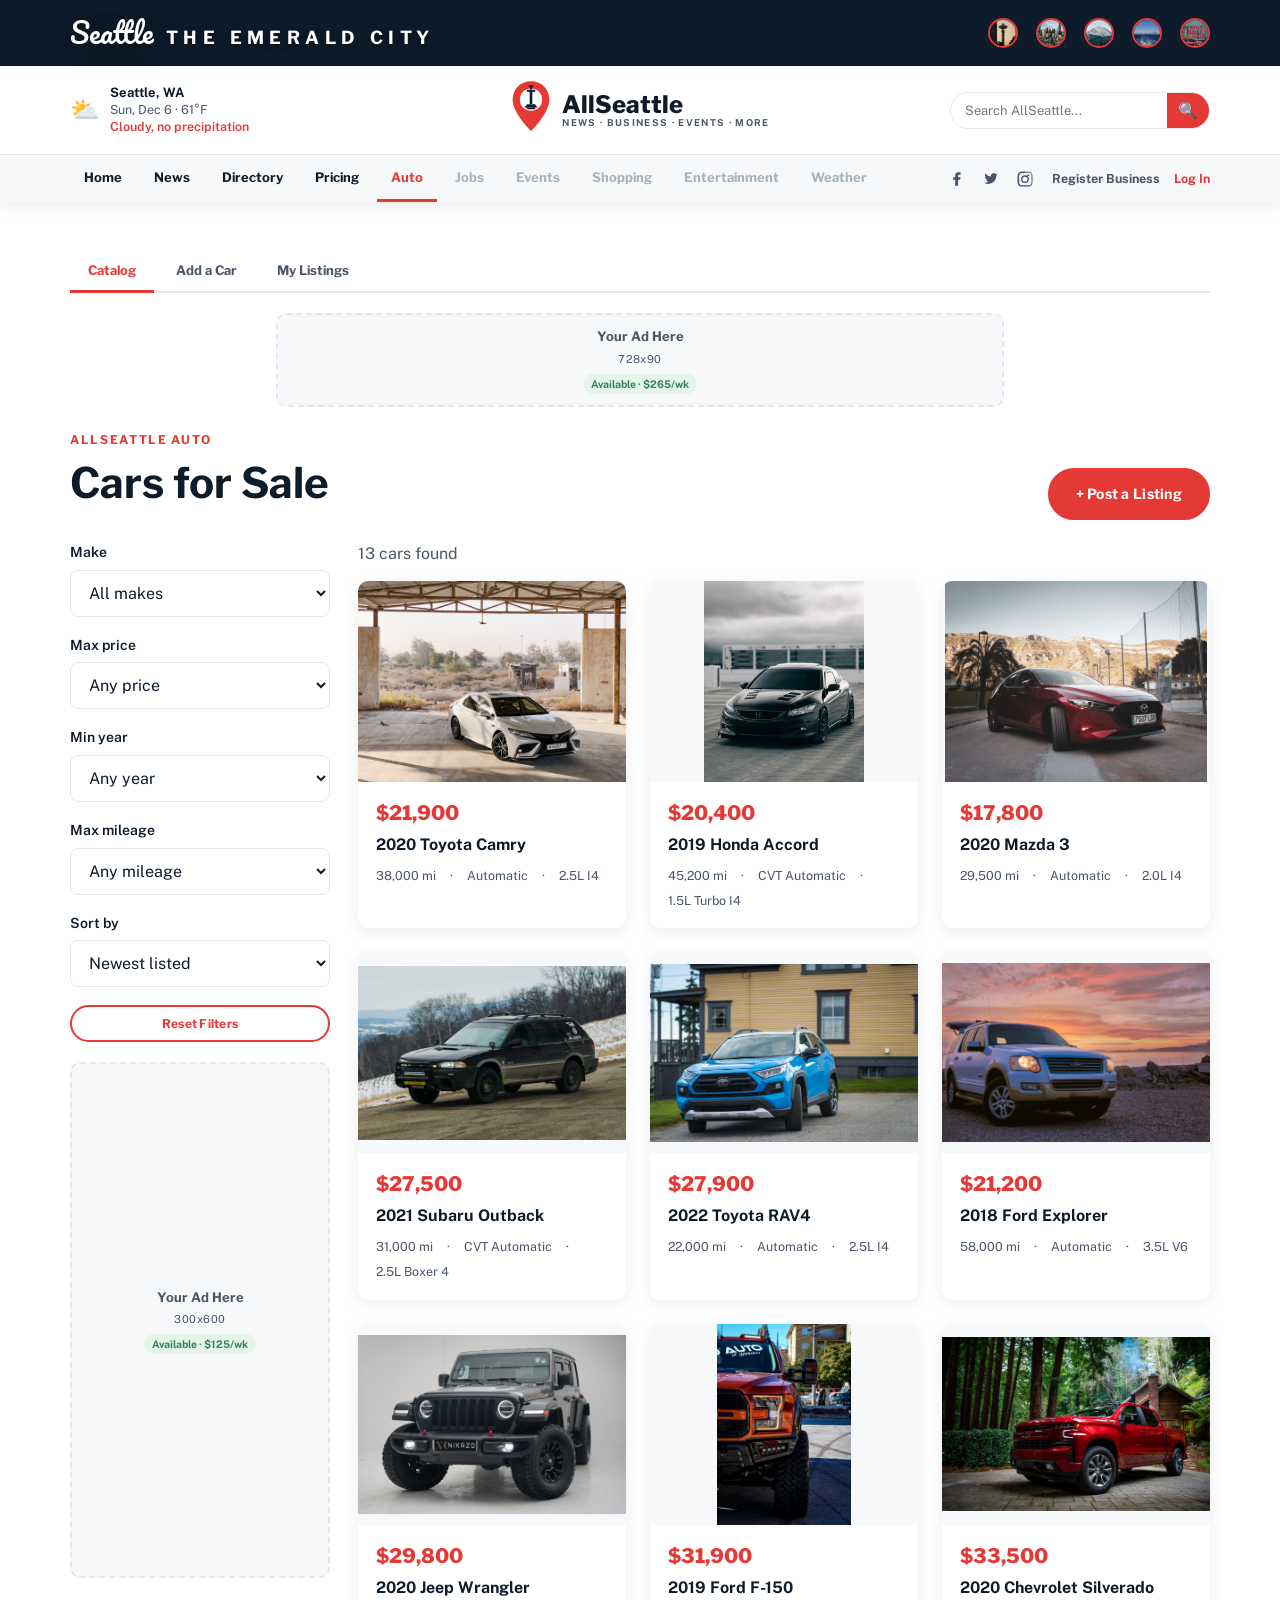
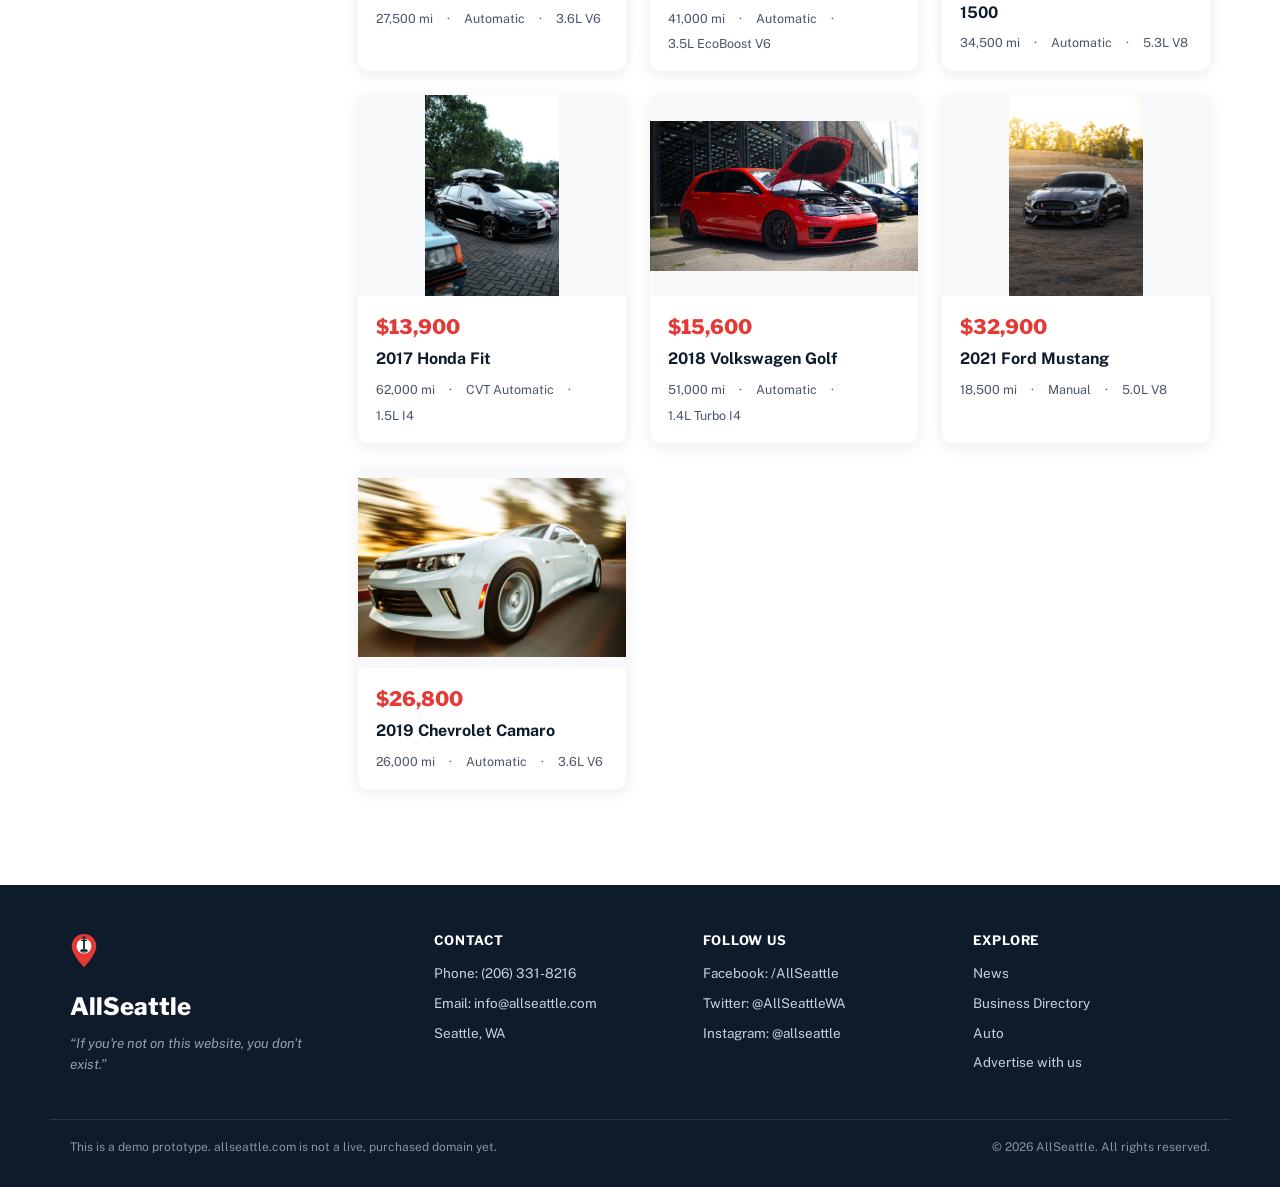
==== commit 3704a9d0: "Swap fonts away from the generic Montserrat/Inter AI-template look Montserrat + Inter is one of the " ====
--- a/auto/index.html
+++ b/auto/index.html
@@ -7,7 +7,7 @@
 <meta name="description" content="Browse cars for sale in the Seattle area on AllSeattle Auto.">
 <link rel="preconnect" href="https://fonts.googleapis.com">
 <link rel="preconnect" href="https://fonts.gstatic.com" crossorigin>
-<link href="https://fonts.googleapis.com/css2?family=Montserrat:wght@400;700;800&family=Inter:wght@400;500;600;700&family=Pacifico&display=swap" rel="stylesheet">
+<link href="https://fonts.googleapis.com/css2?family=Libre+Franklin:wght@400;600;700;800;900&family=Public+Sans:wght@400;500;600;700&family=Pacifico&display=swap" rel="stylesheet">
 <link rel="stylesheet" href="../css/tokens.css">
 <link rel="stylesheet" href="../css/base.css">
 <link rel="stylesheet" href="../css/header.css">
--- a/css/tokens.css
+++ b/css/tokens.css
@@ -16,8 +16,8 @@
   --color-premium: #E53935;
 
   /* Typography */
-  --font-heading: "Montserrat", "Helvetica Neue", Arial, sans-serif;
-  --font-body: "Inter", "Helvetica Neue", Arial, sans-serif;
+  --font-heading: "Libre Franklin", "Helvetica Neue", Arial, sans-serif;
+  --font-body: "Public Sans", "Helvetica Neue", Arial, sans-serif;
   --font-script: "Pacifico", cursive;
 
   /* Layout */
--- a/css/base.css
+++ b/css/base.css
@@ -150,6 +150,7 @@
   border-radius: var(--radius);
   box-shadow: var(--shadow);
   overflow: hidden;
+  transition: transform 0.2s ease, box-shadow 0.2s ease;
 }
 
 /* Badges */
@@ -254,6 +255,31 @@
   gap: var(--gut);
 }
 
+/* Scroll-reveal: fades/slides an element up as it enters the viewport.
+   See js/reveal.js. --reveal-i staggers a small wave across a grid. */
+.reveal-on-scroll {
+  opacity: 0;
+  transform: translateY(18px);
+  transition: opacity 0.5s ease, transform 0.5s ease;
+  transition-delay: calc(var(--reveal-i, 0) * 60ms);
+}
+
+.reveal-on-scroll.is-visible {
+  opacity: 1;
+  transform: translateY(0);
+}
+
+/* Hover lift for card types that use .reveal-on-scroll — declared after it
+   so this wins the (equal-specificity) fight over `transform` once a card
+   has already revealed and the user hovers it. */
+.news-card:hover,
+.biz-card:hover,
+.car-card:hover,
+.contest-card:hover {
+  transform: translateY(-4px);
+  box-shadow: var(--shadow-lg);
+}
+
 /* Shared breakpoints across the site: 1180 / 980 / 860 / 760 / 620 / 460 / 380 */
 @media (max-width: 620px) {
   .section { padding: 32px 0; }
@@ -262,4 +288,16 @@
 @media (prefers-reduced-motion: reduce) {
   html { scroll-behavior: auto; }
   .btn { transition: none; }
-}
+  .card { transition: none; }
+  .reveal-on-scroll {
+    opacity: 1;
+    transform: none;
+    transition: none;
+  }
+  .news-card:hover,
+  .biz-card:hover,
+  .car-card:hover,
+  .contest-card:hover {
+    transform: none;
+  }
+}
--- a/css/components.css
+++ b/css/components.css
@@ -68,14 +68,19 @@
 
 .ad-slot--mobile-only { display: none; }
 
-@media (max-width: 760px) {
+@media (max-width: 980px) {
   .ad-slot--desktop { display: none; }
   .ad-slot--mobile-only { display: block; }
 }
 
 /* Desktop sidebar ad slots vs. their mobile inline echoes: exactly one of
-   each pair is ever visible at a time, toggled at the same breakpoint the
-   sidebar itself collapses to a single mobile column at. */
+   each pair is ever visible at a time, toggled at 980px — matching the
+   breakpoint where .home-sidebar / .news-sidebar / .directory-sidebar
+   themselves collapse into a stacked mobile column. Using the same
+   breakpoint here avoids a gap where the sidebar has already collapsed
+   but still shows desktop-sized ad boxes (common on tablet-width screens,
+   e.g. a 768px iPad, which sits between a narrower ad breakpoint and the
+   980px layout one). */
 .ad-mobile-inline-slot {
   display: none;
 }
@@ -84,7 +89,7 @@
   display: none;
 }
 
-@media (max-width: 760px) {
+@media (max-width: 980px) {
   .ad-desktop-slot {
     display: none;
   }
@@ -209,6 +214,11 @@
   width: 100%;
   height: 100%;
   object-fit: cover;
+  transition: transform 0.25s ease;
+}
+
+.biz-card:hover .biz-card-photo img {
+  transform: scale(1.04);
 }
 
 .biz-card-photo .badge {
@@ -309,12 +319,18 @@
 .car-card-photo {
   aspect-ratio: 4 / 3;
   overflow: hidden;
+  background: var(--color-bg-soft);
 }
 
 .car-card-photo img {
   width: 100%;
   height: 100%;
-  object-fit: cover;
+  object-fit: contain;
+  transition: transform 0.25s ease;
+}
+
+.car-card:hover .car-card-photo img {
+  transform: scale(1.04);
 }
 
 .car-card-body {
@@ -449,7 +465,7 @@
 .gallery-main img {
   width: 100%;
   height: 100%;
-  object-fit: cover;
+  object-fit: contain;
 }
 
 .gallery-nav {
@@ -544,6 +560,16 @@
   margin: 6px 0 10px;
 }
 
+@keyframes vote-pop {
+  0% { transform: scale(1); }
+  45% { transform: scale(1.22); }
+  100% { transform: scale(1); }
+}
+
+.contest-vote-count.just-voted {
+  animation: vote-pop 0.4s cubic-bezier(0.34, 1.56, 0.64, 1);
+}
+
 .contest-badge {
   position: absolute;
   top: -12px;
@@ -589,10 +615,15 @@
   padding: 40px 16px;
   overflow-y: auto;
   z-index: 200;
+  opacity: 1;
+  visibility: visible;
+  transition: opacity 0.22s ease, visibility 0s linear 0s;
 }
 
 .modal-overlay.hidden {
-  display: none;
+  opacity: 0;
+  visibility: hidden;
+  transition: opacity 0.22s ease, visibility 0s linear 0.22s;
 }
 
 .modal {
@@ -603,6 +634,20 @@
   padding: 32px 28px;
   position: relative;
   box-shadow: var(--shadow-lg);
+  transform: scale(1) translateY(0);
+  transition: transform 0.25s cubic-bezier(0.34, 1.4, 0.64, 1);
+}
+
+.modal-overlay.hidden .modal {
+  transform: scale(0.94) translateY(10px);
+}
+
+@media (prefers-reduced-motion: reduce) {
+  .modal-overlay,
+  .modal-overlay.hidden,
+  .modal {
+    transition: none;
+  }
 }
 
 .modal-close {
@@ -627,3 +672,14 @@
 body.modal-open {
   overflow: hidden;
 }
+
+@media (prefers-reduced-motion: reduce) {
+  .news-card-photo img,
+  .biz-card-photo img,
+  .car-card-photo img,
+  .auto-filters-toggle::after,
+  .contest-vote-count.just-voted {
+    transition: none;
+    animation: none;
+  }
+}
--- a/css/pages/auto.css
+++ b/css/pages/auto.css
@@ -52,6 +52,21 @@
   font-weight: 700;
   cursor: pointer;
   margin-bottom: 12px;
+  position: relative;
+}
+
+.auto-filters-toggle::after {
+  content: "\25BE";
+  position: absolute;
+  right: 16px;
+  top: 50%;
+  transform: translateY(-50%) rotate(0deg);
+  transition: transform 0.25s ease;
+  color: var(--color-accent);
+}
+
+.auto-filters-toggle.is-open::after {
+  transform: translateY(-50%) rotate(180deg);
 }
 
 .car-grid {
@@ -73,10 +88,12 @@
     display: block;
   }
   .auto-filters-body {
-    display: none;
+    max-height: 0;
+    overflow: hidden;
+    transition: max-height 0.35s ease;
   }
   .auto-filters-body.open {
-    display: block;
+    max-height: 900px;
   }
 }
 
@@ -177,3 +194,9 @@
     height: 160px;
   }
 }
+
+@media (prefers-reduced-motion: reduce) {
+  .auto-filters-body {
+    transition: none;
+  }
+}
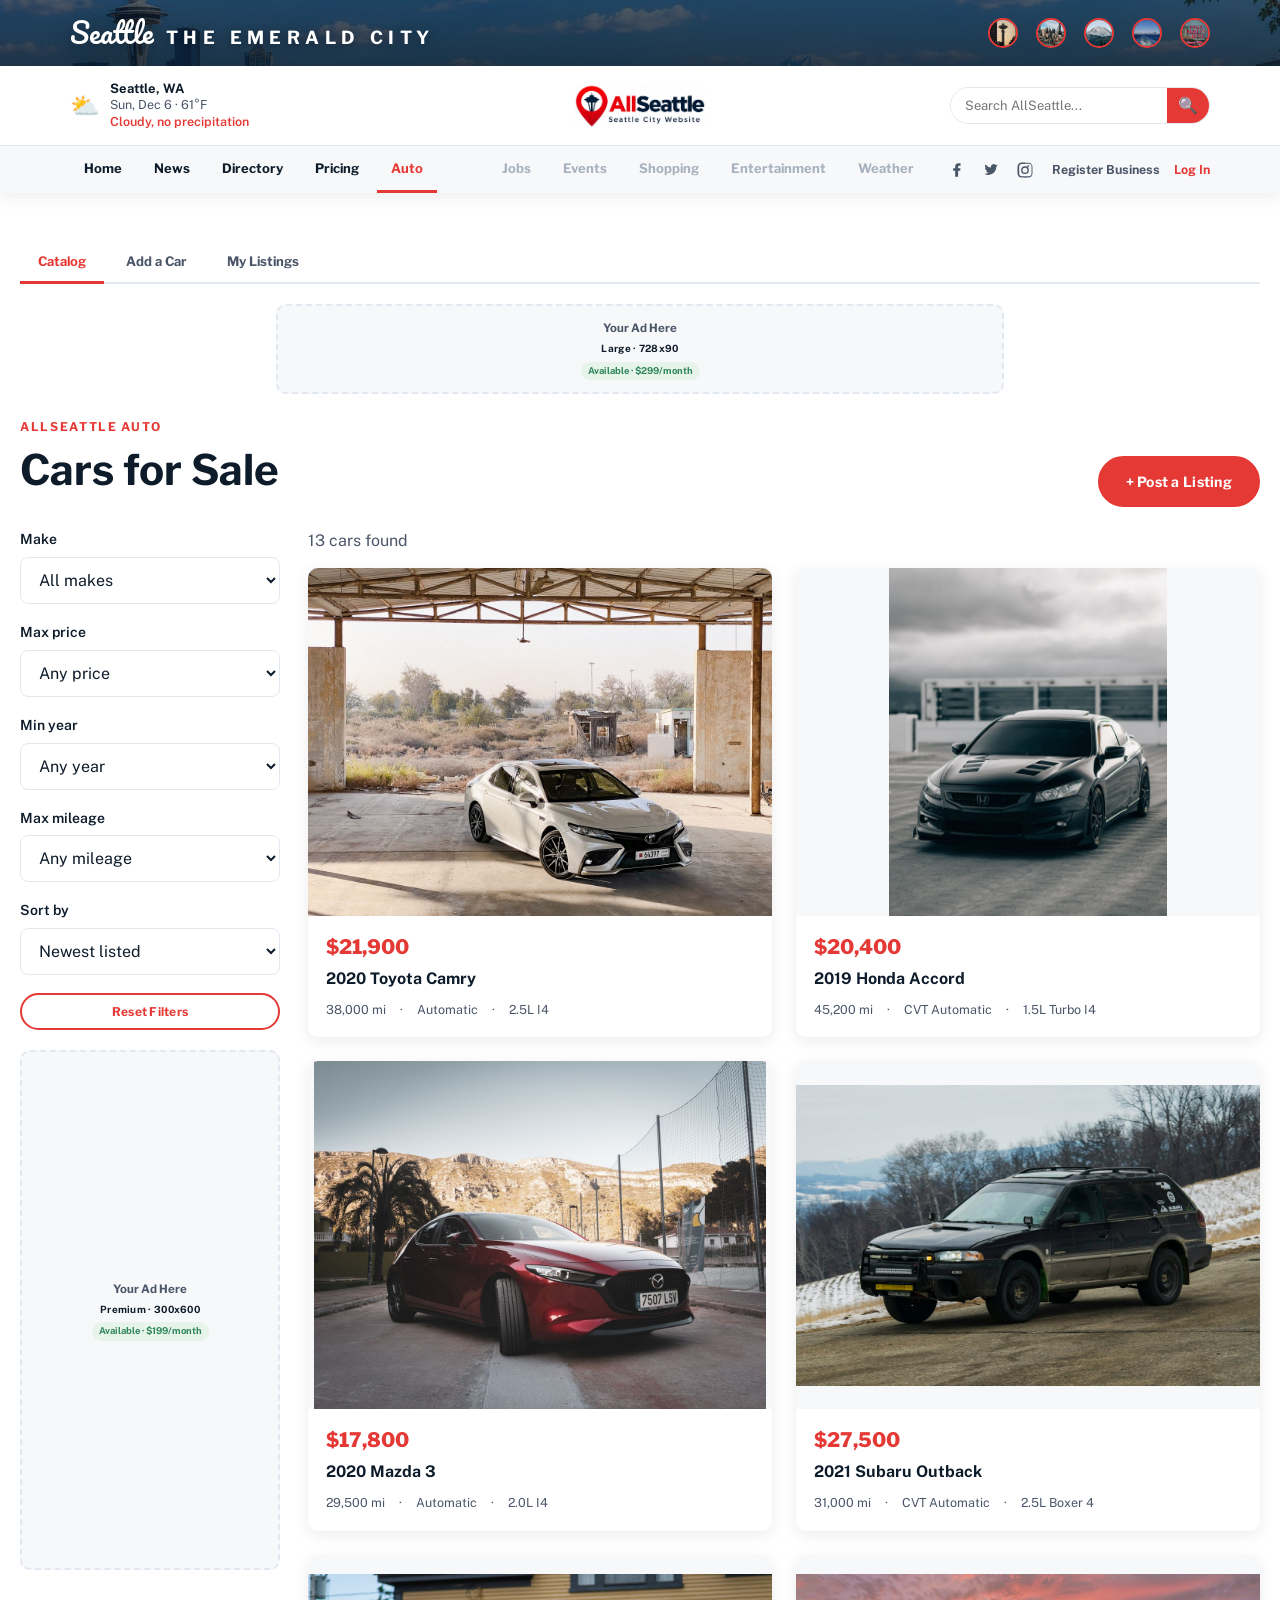
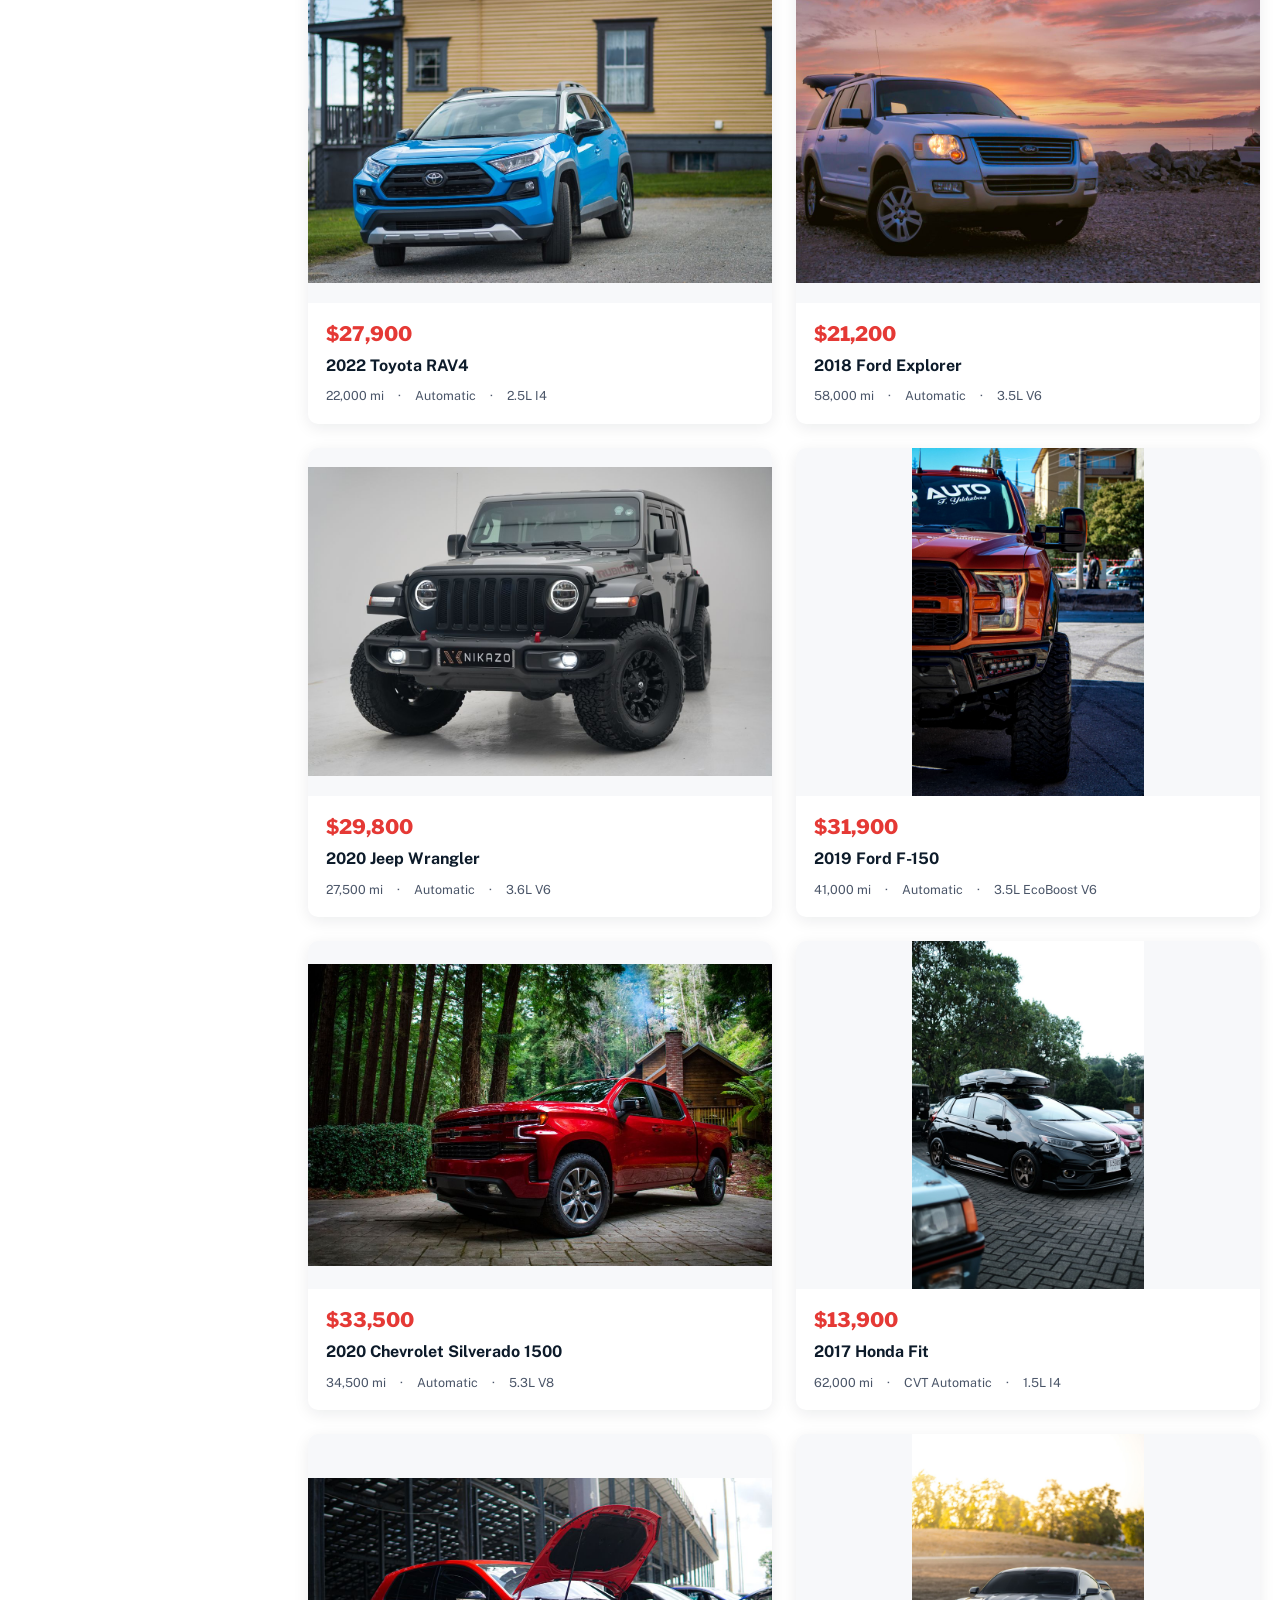
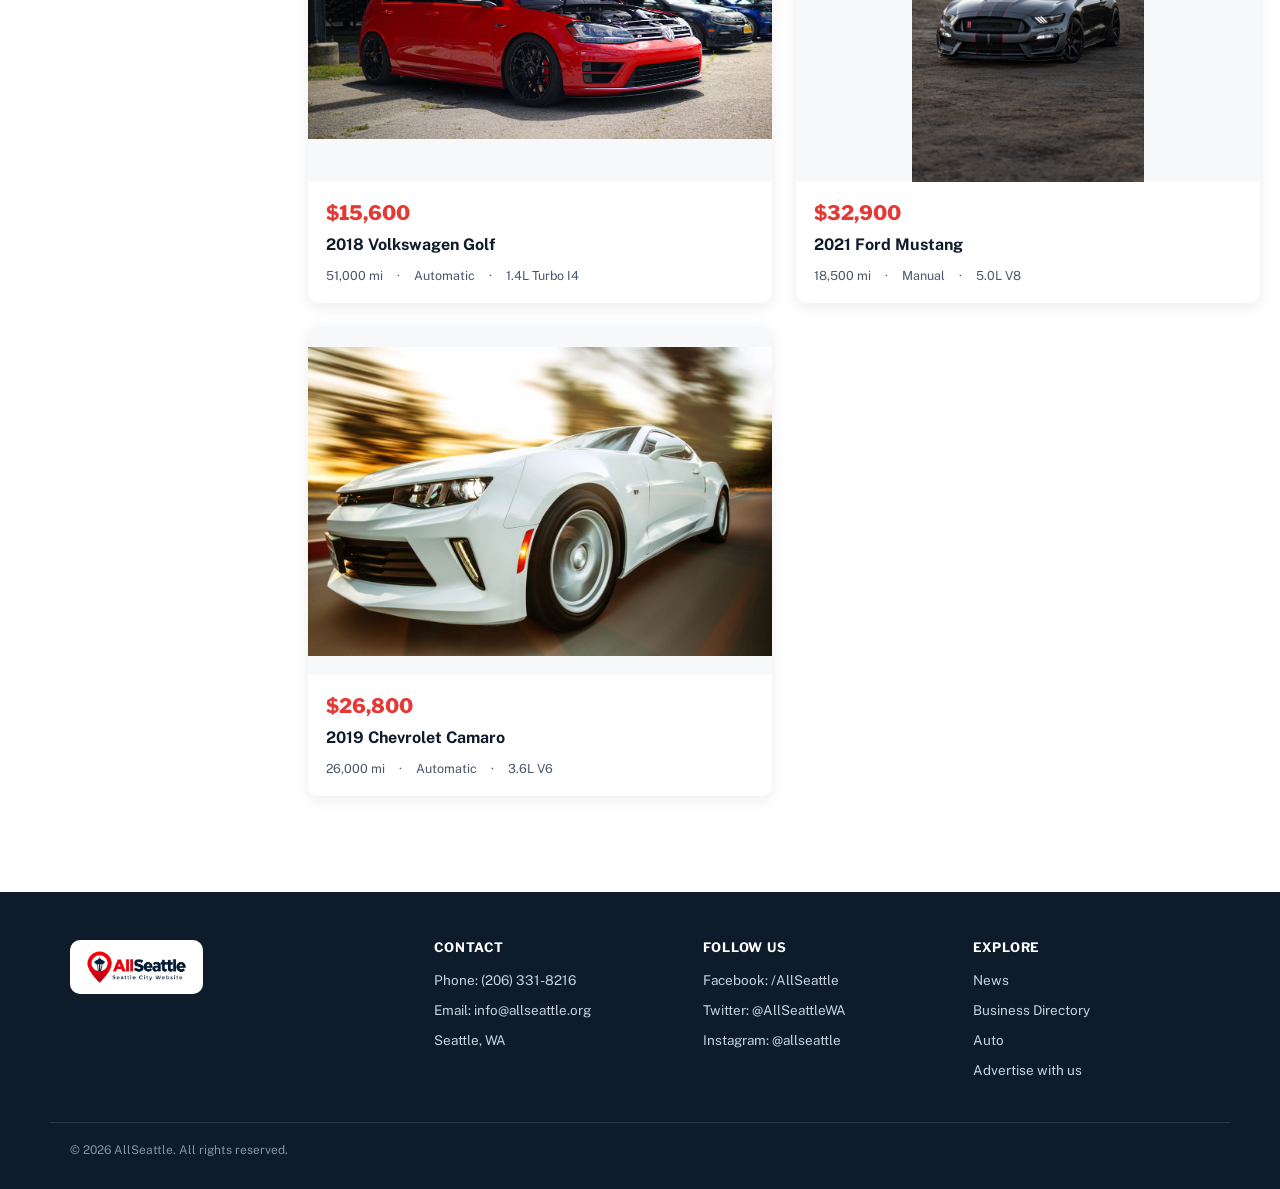
==== commit e96ad7ff: "Replace hero photo and logo, widen Home/Auto layouts, unstick Home sidebars - Hero banner now uses t" ====
--- a/auto/index.html
+++ b/auto/index.html
@@ -21,7 +21,7 @@
 
 <main>
   <section class="section">
-    <div class="container">
+    <div class="container auto-container">
       <div class="auto-subnav">
         <a href="index.html" class="active">Catalog</a>
         <a href="add-listing.html">Add a Car</a>
--- a/css/header.css
+++ b/css/header.css
@@ -9,25 +9,14 @@
 .hero-collage {
   position: relative;
   height: 420px;
-  display: grid;
-  grid-template-columns: 1.4fr 1fr 1fr;
-  grid-template-rows: 1fr 1fr;
-  gap: 3px;
-}
-
-.hero-collage-img {
+}
+
+.hero-photo {
   width: 100%;
   height: 100%;
-  min-width: 0;
-  min-height: 0;
   object-fit: cover;
-}
-
-.hero-collage-space-needle { grid-row: 1 / 3; grid-column: 1; }
-.hero-collage-downtown { grid-row: 1; grid-column: 2; }
-.hero-collage-mount-rainier { grid-row: 1; grid-column: 3; }
-.hero-collage-waterfront { grid-row: 2; grid-column: 2; }
-.hero-collage-pike-place { grid-row: 2; grid-column: 3; }
+  object-position: center 40%;
+}
 
 .hero-collage-overlay {
   position: absolute;
@@ -102,6 +91,9 @@
 /* Inner-page shortened hero */
 .hero-banner--inner {
   padding: 14px 0;
+  background-image: linear-gradient(180deg, rgba(13,27,42,0.72), rgba(13,27,42,0.85)), url("../img/hero/skyline-panorama.png");
+  background-size: cover;
+  background-position: center 40%;
 }
 
 .hero-inner-row {
@@ -197,39 +189,13 @@
 .site-logo {
   display: flex;
   align-items: center;
-  gap: 10px;
   justify-self: center;
 }
 
-.site-logo-icon {
-  width: 42px;
-  flex-shrink: 0;
-}
-
-.site-logo-icon--sm {
-  width: 28px;
-}
-
-.site-logo-text {
-  display: flex;
-  flex-direction: column;
-  line-height: 1.1;
-}
-
-.site-logo-word {
-  font-family: var(--font-heading);
-  font-weight: 800;
-  font-size: 24px;
-  color: var(--color-navy);
-  white-space: nowrap;
-}
-
-.site-logo-tagline {
-  font-size: 9.5px;
-  font-weight: 700;
-  letter-spacing: 0.14em;
-  color: var(--color-slate);
-  white-space: nowrap;
+.site-logo-img {
+  height: 44px;
+  width: auto;
+  display: block;
 }
 
 .search-stub {
@@ -275,6 +241,7 @@
 
 .nav-links {
   display: flex;
+  flex: 1;
   gap: 4px;
 }
 
@@ -296,6 +263,14 @@
 .nav-links li a.active {
   color: var(--color-accent);
   border-bottom-color: var(--color-accent);
+}
+
+/* Push the whole placeholder-links group (Jobs, Events, ...) toward the
+   right edge of .nav-links, away from the real nav items — targets
+   whichever .nav-disabled item is first in the sequence, wherever the
+   real/placeholder split happens to fall. */
+.nav-links li:not(.nav-disabled) + li.nav-disabled {
+  margin-left: auto;
 }
 
 .nav-disabled a {
@@ -361,16 +336,7 @@
 }
 
 @media (max-width: 760px) {
-  .hero-collage {
-    grid-template-columns: 1fr 1fr;
-    grid-template-rows: repeat(3, 1fr);
-    height: 480px;
-  }
-  .hero-collage-space-needle { grid-row: 1; grid-column: 1 / 3; }
-  .hero-collage-downtown { grid-row: 2; grid-column: 1; }
-  .hero-collage-mount-rainier { grid-row: 2; grid-column: 2; }
-  .hero-collage-waterfront { grid-row: 3; grid-column: 1; }
-  .hero-collage-pike-place { grid-row: 3; grid-column: 2; }
+  .hero-collage { height: 280px; }
   .hero-icons-row { flex-wrap: wrap; justify-content: center; row-gap: 16px; column-gap: 24px; }
   .hero-icon { flex: 0 1 30%; min-width: 0; }
 }
@@ -381,8 +347,7 @@
 }
 
 @media (max-width: 460px) {
-  .site-logo-tagline { display: none; }
-  .site-logo-word { font-size: 19px; }
+  .site-logo-img { height: 34px; }
   .hero-icon span { display: none; }
   .hero-icons-row {
     flex-wrap: nowrap;
--- a/css/footer.css
+++ b/css/footer.css
@@ -17,19 +17,18 @@
   gap: 8px;
 }
 
-.footer-brand .site-logo-word {
-  color: var(--color-white);
+.footer-logo-badge {
+  display: inline-block;
+  background: var(--color-white);
+  border-radius: 10px;
+  padding: 10px 16px;
+  align-self: flex-start;
 }
 
-.footer-brand .site-logo-icon {
-  margin-bottom: 4px;
-}
-
-.footer-slogan {
-  font-style: italic;
-  color: #93a2b3;
-  font-size: 13.5px;
-  max-width: 240px;
+.footer-logo-img {
+  height: 34px;
+  width: auto;
+  display: block;
 }
 
 .site-footer h4 {
--- a/css/components.css
+++ b/css/components.css
@@ -11,47 +11,44 @@
   max-width: var(--ad-max-w);
   min-width: 0;
   flex-shrink: 1;
+  aspect-ratio: var(--ad-w) / var(--ad-h);
+  display: flex;
   border: 2px dashed var(--color-slate-soft);
   border-radius: 10px;
   background: var(--color-bg-soft);
-  position: relative;
-}
-
-.ad-slot::before {
-  content: "";
-  display: block;
-  padding-top: var(--ad-aspect);
 }
 
 .ad-slot-inner {
-  position: absolute;
-  inset: 0;
+  flex: 1;
+  min-width: 0;
   display: flex;
   flex-direction: column;
   align-items: center;
   justify-content: center;
-  gap: 4px;
+  gap: 3px;
   text-align: center;
-  padding: 8px;
+  padding: 6px 8px 12px;
 }
 
 .ad-slot-label {
   font-family: var(--font-heading);
   font-weight: 700;
-  font-size: 13px;
-  color: var(--color-slate);
-}
-
-.ad-slot-size {
-  font-size: 11px;
-  color: var(--color-slate);
-  letter-spacing: 0.04em;
+  font-size: 11.5px;
+  color: var(--color-slate);
+  margin-top: 8px;
+}
+
+.ad-slot-tier {
+  font-size: 10px;
+  font-weight: 700;
+  color: var(--color-navy);
+  letter-spacing: 0.03em;
 }
 
 .ad-slot-status {
-  font-size: 10.5px;
-  font-weight: 700;
-  padding: 2px 8px;
+  font-size: 9.5px;
+  font-weight: 700;
+  padding: 2px 7px;
   border-radius: 999px;
   margin-top: 2px;
 }
@@ -198,6 +195,25 @@
   color: var(--color-accent);
 }
 
+.news-card-footer {
+  display: flex;
+  align-items: center;
+  justify-content: space-between;
+  gap: 10px;
+  margin-top: 10px;
+}
+
+.news-card-footer .news-card-more {
+  margin-top: 0;
+  white-space: nowrap;
+}
+
+.news-card-author {
+  font-size: 12.5px;
+  color: var(--color-slate);
+  font-style: italic;
+}
+
 /* ---------- Business card ---------- */
 .biz-card {
   display: flex;
@@ -282,32 +298,149 @@
 
 /* ---------- Sidebar widgets (home) ---------- */
 .widget {
+  background: var(--color-white);
+  border: 1px solid var(--color-slate-soft);
+  border-radius: var(--radius);
+  overflow: hidden;
+  margin-bottom: 20px;
+}
+
+.widget-head {
+  background: var(--color-navy);
+  color: var(--color-white);
+  font-family: var(--font-heading);
+  font-weight: 700;
+  font-size: 12px;
+  text-transform: uppercase;
+  letter-spacing: 0.07em;
+  padding: 10px 16px;
+  display: flex;
+  align-items: center;
+  gap: 8px;
+}
+
+.widget-head-tag {
+  font-family: var(--font-body);
+  font-weight: 400;
+  text-transform: none;
+  letter-spacing: normal;
+  font-size: 11px;
+  color: #9fb0c3;
+}
+
+.widget-body {
+  padding: 16px;
+}
+
+/* Stat grid (AllSeattle at a Glance) */
+.stat-grid {
+  display: grid;
+  grid-template-columns: 1fr 1fr;
+  gap: 10px;
+}
+
+.stat-tile {
   background: var(--color-bg-soft);
-  border-radius: var(--radius);
-  padding: 18px;
-  margin-bottom: 20px;
-}
-
-.widget h4 {
+  border-radius: 8px;
+  padding: 12px 8px;
+  text-align: center;
+}
+
+.stat-tile .num {
+  display: block;
+  font-family: var(--font-heading);
+  font-weight: 800;
+  font-size: 21px;
+  color: var(--color-accent);
+}
+
+.stat-tile .label {
+  display: block;
+  font-size: 10.5px;
+  color: var(--color-slate);
+  margin-top: 3px;
+  line-height: 1.3;
+}
+
+/* Exchange-rate ticker */
+.ticker-row {
+  display: grid;
+  grid-template-columns: 1fr auto 18px;
+  align-items: center;
+  gap: 10px;
+  padding: 7px 0;
+  border-bottom: 1px solid var(--color-slate-soft);
+  font-size: 13.5px;
+}
+
+.ticker-row:last-child { border-bottom: none; }
+
+.ticker-pair {
+  font-weight: 700;
+  letter-spacing: 0.02em;
+}
+
+.ticker-value {
+  font-variant-numeric: tabular-nums;
+  font-weight: 700;
+  color: var(--color-navy);
+}
+
+.ticker-change {
+  font-size: 10px;
+  text-align: right;
+}
+
+.ticker-change.up { color: var(--color-success); }
+.ticker-change.down { color: var(--color-danger); }
+
+/* Job board teaser */
+.job-teaser p {
   font-size: 13px;
+  color: var(--color-slate);
+  margin-bottom: 12px;
+}
+
+.badge-soon {
+  display: inline-block;
+  background: var(--color-danger-bg);
+  color: var(--color-accent);
+  font-family: var(--font-heading);
+  font-weight: 700;
+  font-size: 11px;
   text-transform: uppercase;
-  letter-spacing: 0.06em;
-  color: var(--color-slate);
-  margin-bottom: 12px;
-}
-
-.widget-stat-row {
+  letter-spacing: 0.04em;
+  padding: 5px 12px;
+  border-radius: 999px;
+}
+
+/* City transit rows */
+.transit-row {
   display: flex;
   justify-content: space-between;
-  padding: 6px 0;
+  align-items: center;
+  padding: 7px 0;
   border-bottom: 1px dashed var(--color-slate-soft);
   font-size: 13.5px;
 }
 
-.widget-stat-row:last-child { border-bottom: none; }
-
-.widget-stat-row strong {
-  color: var(--color-accent);
+.transit-row:last-child { border-bottom: none; }
+
+.status-pill {
+  font-size: 11px;
+  font-weight: 700;
+  padding: 3px 10px;
+  border-radius: 999px;
+}
+
+.status-pill.status-good {
+  color: var(--color-success);
+  background: var(--color-success-bg);
+}
+
+.status-pill.status-warn {
+  color: #92400e;
+  background: #fef3c7;
 }
 
 /* ---------- Car card ---------- */
--- a/css/pages/auto.css
+++ b/css/pages/auto.css
@@ -28,6 +28,10 @@
   margin-bottom: 24px;
   display: flex;
   justify-content: center;
+}
+
+.auto-container {
+  max-width: 1400px;
 }
 
 .auto-layout {
@@ -70,11 +74,7 @@
 }
 
 .car-grid {
-  grid-template-columns: repeat(3, 1fr);
-}
-
-@media (max-width: 1180px) {
-  .car-grid { grid-template-columns: repeat(2, 1fr); }
+  grid-template-columns: repeat(2, 1fr);
 }
 
 @media (max-width: 760px) {
